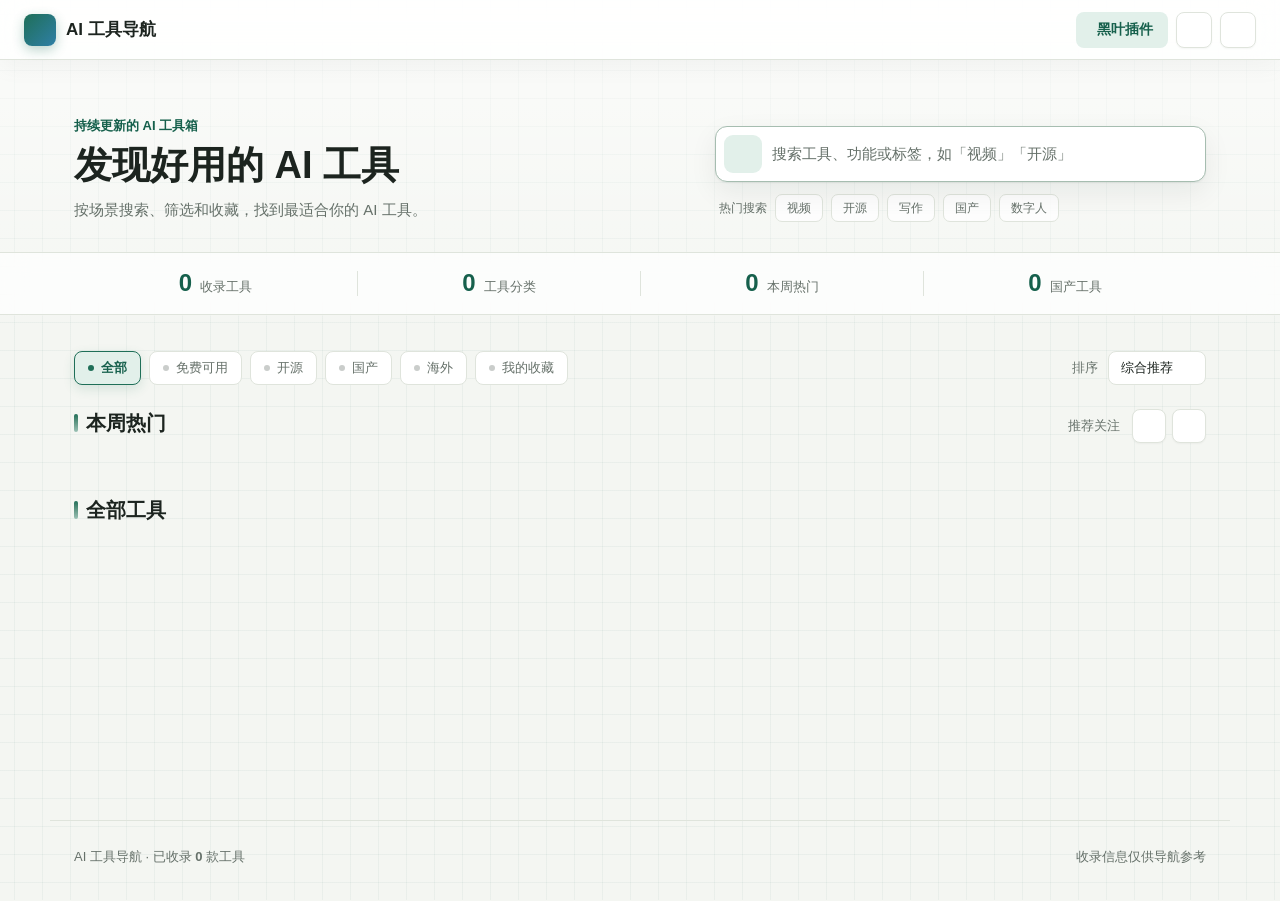
==== index.html @ d9d0df44 "更新 AI 工具数据至 232 款，新增黑叶插件中心页面与导航按钮" ====
<!doctype html>
<html lang="zh-CN">
<head>
  <meta charset="utf-8">
  <meta name="viewport" content="width=device-width, initial-scale=1">
  <title>AI 工具导航</title>
  <meta name="description" content="一站发现、筛选和收藏好用的 AI 工具，覆盖对话、图像、视频、编程、办公、搜索、设计与 Agent。">
  <link rel="stylesheet" href="styles.css">
</head>
<body>
    <header class="topbar">
      <a class="brand" href="#" aria-label="AI 工具导航首页">
        <span class="brand-mark"><i data-lucide="sparkles"></i></span>
        <span class="brand-text">AI 工具导航</span>
      </a>
      <div class="topbar-actions">
        <a class="nav-btn" href="plugins.html" title="黑叶插件">
          <i data-lucide="puzzle"></i><span>黑叶插件</span>
        </a>
        <button id="favoriteBtn" class="icon-btn" type="button" aria-label="查看我的收藏" title="我的收藏">
          <i data-lucide="heart"></i>
          <span class="count-badge" id="favCount" hidden>0</span>
        </button>
        <button id="themeBtn" class="icon-btn" type="button" aria-label="切换深浅色模式" title="切换主题">
          <i data-lucide="moon"></i>
        </button>
      </div>
    </header>

    <main>
    <section class="hero" aria-label="站点头部">
      <div class="hero-copy">
        <p class="eyebrow">持续更新的 AI 工具箱</p>
        <h1>发现好用的 AI 工具</h1>
        <p class="hero-sub">按场景搜索、筛选和收藏，找到最适合你的 AI 工具。</p>
      </div>
      <div class="hero-search">
        <div class="search-box">
          <i data-lucide="search" class="search-icon"></i>
          <input id="searchInput" type="text" placeholder="搜索工具、功能或标签，如「视频」「开源」" autocomplete="off">
          <button id="clearSearch" class="clear-btn" type="button" aria-label="清空搜索" title="清空" hidden>
            <i data-lucide="x"></i>
          </button>
        </div>
        <div class="quick-searches" id="quickSearches" aria-label="热门搜索">
          <span class="quick-label">热门搜索</span>
          <button type="button" data-query="视频">视频</button>
          <button type="button" data-query="开源">开源</button>
          <button type="button" data-query="写作">写作</button>
          <button type="button" data-query="国产">国产</button>
          <button type="button" data-query="数字人">数字人</button>
        </div>
      </div>
    </section>

    <section class="stats-band" aria-label="站点数据">
      <div class="stats-inner">
        <div class="stat-item">
          <strong id="statTools">0</strong>
          <span>收录工具</span>
        </div>
        <div class="stat-item">
          <strong id="statCats">0</strong>
          <span>工具分类</span>
        </div>
        <div class="stat-item">
          <strong id="statHot">0</strong>
          <span>本周热门</span>
        </div>
        <div class="stat-item">
          <strong id="statCn">0</strong>
          <span>国产工具</span>
        </div>
      </div>
    </section>

    <section class="controls" aria-label="筛选与排序">
      <div class="chip-row" id="categoryChips"></div>
      <div class="utility-row">
        <div class="filter-group" id="filterGroup">
          <button class="filter-pill active" type="button" data-filter="all">全部</button>
          <button class="filter-pill" type="button" data-filter="free">免费可用</button>
          <button class="filter-pill" type="button" data-filter="open">开源</button>
          <button class="filter-pill" type="button" data-filter="cn">国产</button>
          <button class="filter-pill" type="button" data-filter="oversea">海外</button>
          <button class="filter-pill" type="button" data-filter="favorites">我的收藏</button>
        </div>
        <div class="sort-group">
          <span class="sort-label">排序</span>
          <span class="select-wrap">
            <select id="sortSelect" aria-label="排序方式">
              <option value="recommend">综合推荐</option>
              <option value="rating">评分最高</option>
              <option value="traffic">热度最高</option>
              <option value="newest">最新收录</option>
            </select>
            <i data-lucide="chevron-down"></i>
          </span>
        </div>
      </div>
    </section>

    <section class="hot-section" id="hotSection" aria-label="热门推荐">
      <div class="section-head">
        <h2>本周热门</h2>
        <div class="section-head-right">
          <span class="section-hint">推荐关注</span>
          <div class="carousel-controls">
            <button class="carousel-btn" id="hotPrev" type="button" aria-label="上一组热门" title="上一组">
              <i data-lucide="chevron-left"></i>
            </button>
            <button class="carousel-btn" id="hotNext" type="button" aria-label="下一组热门" title="下一组">
              <i data-lucide="chevron-right"></i>
            </button>
          </div>
        </div>
      </div>
      <div class="hot-track" id="hotTrack"></div>
    </section>

    <section class="catalog-section" aria-label="全部工具">
      <div class="section-head">
        <h2 id="catalogTitle">全部工具</h2>
        <span class="section-hint" id="resultCount"></span>
      </div>
      <div class="tool-grid" id="toolGrid"></div>
      <div class="empty-state" id="emptyState" hidden>
        <span class="empty-icon"><i data-lucide="search-x"></i></span>
        <h3>没有找到匹配的工具</h3>
        <p>试试更换关键词，或切换到其他分类。</p>
        <button class="text-btn" id="resetBtn" type="button">重置筛选</button>
      </div>
    </section>
  </main>

  <footer class="footer">
    <span>AI 工具导航 · 已收录 <strong id="footerCount">0</strong> 款工具</span>
    <span class="footer-note">收录信息仅供导航参考</span>
  </footer>

  <div class="modal-backdrop" id="modalBackdrop" hidden>
    <div class="modal" role="dialog" aria-modal="true" aria-labelledby="modalName">
      <button class="modal-close icon-btn" id="modalClose" type="button" aria-label="关闭详情" title="关闭">
        <i data-lucide="x"></i>
      </button>
      <div class="modal-body" id="modalBody"></div>
    </div>
  </div>

  <div class="toast" id="toast" role="status" aria-live="polite"></div>
  <button class="back-to-top" id="backToTop" type="button" aria-label="回到顶部" title="回到顶部" hidden>
    <i data-lucide="arrow-up"></i>
  </button>

  <script src="lucide.min.js"></script>
  <script src="data.js"></script>
  <script src="app.js"></script>
</body>
</html>
---- styles.css ----
:root {
  --bg: #f4f6f2;
  --surface: #ffffff;
  --surface-2: #f0f3ee;
  --text: #1c241f;
  --muted: #66716a;
  --border: #dfe4dc;
  --border-strong: #c8d0c6;
  --accent: #1f6f58;
  --accent-2: #2f7fa6;
  --accent-soft: #e2f0ea;
  --accent-text: #16604c;
  --shadow: 0 1px 2px rgba(20, 30, 25, 0.05), 0 10px 28px rgba(20, 30, 25, 0.07);
  --shadow-hover: 0 2px 4px rgba(20, 30, 25, 0.06), 0 16px 36px rgba(20, 30, 25, 0.1);
  --danger: #c43d4b;
  --success: #2c7a5b;
  --tag-free-bg: #e5f3ec;
  --tag-free-text: #237a58;
  --tag-open-bg: #e7f0f7;
  --tag-open-text: #2f6f9b;
  --tag-home-bg: #f7ebe4;
  --tag-home-text: #a04f2c;
  --tag-global-bg: #eceef4;
  --tag-global-text: #5c6180;
  --tag-paid-bg: #f1f0f3;
  --tag-paid-text: #6a6177;
}

html[data-theme="dark"] {
  --bg: #141916;
  --surface: #1c241f;
  --surface-2: #232c26;
  --text: #edf2ed;
  --muted: #a7b1aa;
  --border: #303a34;
  --border-strong: #46524a;
  --accent: #6cc4a4;
  --accent-2: #72a9d0;
  --accent-soft: #20382e;
  --accent-text: #8ed6b9;
  --shadow: 0 1px 2px rgba(0, 0, 0, 0.28), 0 10px 28px rgba(0, 0, 0, 0.3);
  --shadow-hover: 0 2px 4px rgba(0, 0, 0, 0.32), 0 16px 36px rgba(0, 0, 0, 0.4);
  --danger: #ef7c87;
  --success: #72c9a8;
  --tag-free-bg: #1d3229;
  --tag-free-text: #7fd3ae;
  --tag-open-bg: #20313d;
  --tag-open-text: #8bc2e5;
  --tag-home-bg: #382820;
  --tag-home-text: #e5a078;
  --tag-global-bg: #2a2c3a;
  --tag-global-text: #a8add0;
  --tag-paid-bg: #2b2830;
  --tag-paid-text: #c2b4cd;
}

* {
  box-sizing: border-box;
}

[hidden] {
  display: none !important;
}

::selection {
  background: var(--accent-soft);
  color: var(--accent-text);
}

html {
  scroll-behavior: smooth;
  scrollbar-color: var(--border-strong) transparent;
}

body::-webkit-scrollbar {
  width: 10px;
}

body::-webkit-scrollbar-track {
  background: transparent;
}

body::-webkit-scrollbar-thumb {
  border: 2px solid transparent;
  border-radius: 6px;
  background: var(--border-strong);
  background-clip: padding-box;
}

body {
  margin: 0;
  font-family: -apple-system, BlinkMacSystemFont, "Segoe UI", "PingFang SC", "Hiragino Sans GB", "Microsoft YaHei", sans-serif;
  background: var(--bg);
  background-image:
    linear-gradient(180deg, rgba(255, 255, 255, 0.65), transparent 340px),
    linear-gradient(90deg, color-mix(in srgb, var(--accent) 5%, transparent) 1px, transparent 1px),
    linear-gradient(color-mix(in srgb, var(--accent) 5%, transparent) 1px, transparent 1px);
  background-size: 100% 100%, 28px 28px, 28px 28px;
  background-position: top center, 14px 14px, 14px 14px;
  background-attachment: fixed;
  color: var(--text);
  line-height: 1.5;
  -webkit-font-smoothing: antialiased;
}

html[data-theme="dark"] body {
  background-image:
    linear-gradient(180deg, rgba(255, 255, 255, 0.025), transparent 340px),
    linear-gradient(90deg, color-mix(in srgb, var(--accent) 6%, transparent) 1px, transparent 1px),
    linear-gradient(color-mix(in srgb, var(--accent) 6%, transparent) 1px, transparent 1px);
}

button,
input,
select {
  font: inherit;
  color: inherit;
}

button {
  cursor: pointer;
}

a {
  color: inherit;
  text-decoration: none;
}

button:focus-visible,
input:focus-visible,
select:focus-visible,
a:focus-visible {
  outline: 2px solid var(--accent);
  outline-offset: 2px;
}

.topbar {
  position: sticky;
  top: 0;
  z-index: 60;
  display: flex;
  align-items: center;
  justify-content: space-between;
  height: 60px;
  padding: 0 24px;
  background: color-mix(in srgb, var(--surface) 82%, transparent);
  -webkit-backdrop-filter: blur(16px) saturate(150%);
  backdrop-filter: blur(16px) saturate(150%);
  border-bottom: 1px solid var(--border);
  box-shadow: 0 8px 24px rgba(20, 30, 25, 0.04);
}

.brand {
  display: inline-flex;
  align-items: center;
  gap: 10px;
  font-weight: 700;
  font-size: 17px;
}

.brand-mark {
  display: grid;
  place-items: center;
  width: 32px;
  height: 32px;
  border-radius: 8px;
  background: linear-gradient(135deg, var(--accent), var(--accent-2));
  color: #fff;
  box-shadow: 0 4px 12px color-mix(in srgb, var(--accent) 30%, transparent);
}

.brand-mark svg {
  width: 18px;
  height: 18px;
}

.topbar-actions {
  display: flex;
  align-items: center;
  gap: 8px;
}

.nav-btn {
  display: inline-flex;
  align-items: center;
  gap: 6px;
  height: 36px;
  padding: 0 14px;
  border: 1px solid transparent;
  border-radius: 8px;
  background: var(--accent-soft);
  color: var(--accent-text);
  font-size: 14px;
  font-weight: 600;
  text-decoration: none;
  transition: background 0.15s ease, color 0.15s ease, border-color 0.15s ease, transform 0.15s ease, box-shadow 0.15s ease;
}

.nav-btn:hover {
  background: var(--accent);
  color: var(--surface);
  border-color: var(--accent);
  box-shadow: 0 4px 12px color-mix(in srgb, var(--accent) 28%, transparent);
  transform: translateY(-1px);
}

.nav-btn:active {
  transform: translateY(1px);
}

.nav-btn svg {
  width: 16px;
  height: 16px;
}

@media (max-width: 560px) {
  .nav-btn span {
    display: none;
  }
  .nav-btn {
    padding: 0 10px;
  }
}

.icon-btn {
  position: relative;
  display: inline-grid;
  place-items: center;
  width: 36px;
  height: 36px;
  border: 1px solid var(--border);
  border-radius: 8px;
  background: var(--surface);
  box-shadow: 0 1px 2px rgba(20, 30, 25, 0.04);
  transition: border-color 0.15s ease, background 0.15s ease, transform 0.15s ease, box-shadow 0.15s ease, color 0.15s ease;
}

.icon-btn:hover {
  border-color: var(--border-strong);
  background: var(--surface);
  color: var(--accent-text);
  box-shadow: 0 4px 12px rgba(20, 30, 25, 0.08);
  transform: translateY(-1px);
}

.icon-btn:active {
  transform: translateY(1px);
}

.icon-btn svg {
  width: 18px;
  height: 18px;
}

.count-badge {
  position: absolute;
  top: -5px;
  right: -5px;
  min-width: 17px;
  height: 17px;
  padding: 0 4px;
  border-radius: 9px;
  background: var(--danger);
  color: #fff;
  font-size: 11px;
  line-height: 17px;
  text-align: center;
}

main {
  min-height: calc(100vh - 140px);
}

.hero {
  position: relative;
  max-width: 1180px;
  margin: 0 auto;
  padding: 56px 24px 30px;
  display: grid;
  grid-template-columns: 1.25fr 1fr;
  gap: 28px;
  align-items: end;
}

.eyebrow {
  margin: 0 0 8px;
  color: var(--accent-text);
  font-size: 13px;
  font-weight: 600;
}

h1 {
  margin: 0;
  font-size: 38px;
  line-height: 1.15;
  letter-spacing: 0;
}

.hero-sub {
  margin: 12px 0 0;
  max-width: 46ch;
  color: var(--muted);
  font-size: 15px;
}

.hero-search {
  display: flex;
  flex-direction: column;
  gap: 12px;
}

.search-box {
  position: relative;
  display: flex;
  align-items: center;
  height: 56px;
  background: var(--surface);
  border: 1px solid color-mix(in srgb, var(--border-strong) 80%, var(--accent));
  border-radius: 12px;
  padding: 0 12px 0 8px;
  box-shadow: var(--shadow);
  transition: border-color 0.18s ease, box-shadow 0.18s ease, transform 0.18s ease;
}

.search-box:focus-within {
  border-color: var(--accent);
  box-shadow: 0 0 0 4px color-mix(in srgb, var(--accent) 14%, transparent), 0 10px 28px rgba(20, 30, 25, 0.08);
  transform: translateY(-1px);
}

.search-icon {
  flex: none;
  width: 38px;
  height: 38px;
  padding: 9px;
  border-radius: 9px;
  background: var(--accent-soft);
  color: var(--accent-text);
  box-sizing: border-box;
}

.search-box input {
  flex: 1;
  min-width: 0;
  height: 100%;
  border: 0;
  outline: 0;
  background: transparent;
  padding: 0 10px;
  font-size: 15px;
  font-weight: 500;
}

.search-box input::placeholder {
  color: var(--muted);
}

input[type="search"]::-webkit-search-cancel-button,
input[type="search"]::-webkit-search-decoration,
input[type="search"]::-webkit-search-results-button,
input[type="search"]::-webkit-search-results-decoration {
  -webkit-appearance: none;
  appearance: none;
  display: none;
}

input[type="search"]::-ms-clear,
input[type="search"]::-ms-reveal {
  display: none;
  width: 0;
  height: 0;
}

.clear-btn {
  display: inline-grid;
  place-items: center;
  width: 30px;
  height: 30px;
  border: 0;
  border-radius: 8px;
  background: transparent;
  color: var(--muted);
}

.clear-btn:hover {
  background: var(--surface-2);
  color: var(--text);
}

.clear-btn svg {
  width: 16px;
  height: 16px;
}

.quick-searches {
  display: flex;
  align-items: center;
  flex-wrap: wrap;
  gap: 8px;
  padding: 0 4px;
}

.quick-label {
  color: var(--muted);
  font-size: 12px;
}

.quick-searches button {
  height: 28px;
  padding: 0 11px;
  border: 1px solid var(--border);
  border-radius: 7px;
  background: color-mix(in srgb, var(--surface) 78%, transparent);
  color: var(--muted);
  font-size: 12px;
  transition: border-color 0.15s ease, color 0.15s ease, background 0.15s ease, transform 0.15s ease;
}

.quick-searches button:hover {
  border-color: color-mix(in srgb, var(--accent) 45%, var(--border));
  background: var(--accent-soft);
  color: var(--accent-text);
  transform: translateY(-1px);
}

.stats-band {
  border-top: 1px solid var(--border);
  border-bottom: 1px solid var(--border);
  background: color-mix(in srgb, var(--surface) 72%, transparent);
  -webkit-backdrop-filter: blur(12px);
  backdrop-filter: blur(12px);
}

.stats-inner {
  display: grid;
  grid-template-columns: repeat(4, 1fr);
  max-width: 1180px;
  margin: 0 auto;
  padding: 18px 24px;
}

.stat-item {
  display: flex;
  align-items: baseline;
  justify-content: center;
  gap: 8px;
  padding: 0 16px;
  border-left: 1px solid var(--border);
}

.stat-item:first-child {
  border-left: 0;
}

.stat-item strong {
  font-size: 24px;
  line-height: 1;
  color: var(--accent-text);
  font-variant-numeric: tabular-nums;
}

.stat-item span {
  color: var(--muted);
  font-size: 13px;
}

.controls,
.hot-section,
.catalog-section {
  max-width: 1180px;
  margin: 0 auto;
  padding-left: 24px;
  padding-right: 24px;
}

.controls {
  padding-top: 22px;
  padding-bottom: 18px;
}

.chip-row {
  display: flex;
  flex-wrap: wrap;
  gap: 8px;
}

.chip {
  display: inline-flex;
  align-items: center;
  gap: 7px;
  height: 34px;
  padding: 0 13px;
  border: 1px solid var(--border);
  border-radius: 8px;
  background: var(--surface);
  color: var(--muted);
  font-size: 13px;
  box-shadow: 0 1px 2px rgba(20, 30, 25, 0.04);
  transition: border-color 0.15s ease, color 0.15s ease, background 0.15s ease, box-shadow 0.15s ease, transform 0.15s ease;
}

.chip:hover {
  border-color: color-mix(in srgb, var(--chip-color, var(--accent)) 48%, var(--border));
  color: var(--text);
  transform: translateY(-1px);
}

.chip.active {
  border-color: var(--chip-color, var(--accent));
  background: var(--chip-color, var(--accent));
  color: #fff;
  box-shadow: 0 6px 16px color-mix(in srgb, var(--chip-color, var(--accent)) 28%, transparent);
}

.chip-dot {
  width: 8px;
  height: 8px;
  border-radius: 50%;
  flex: none;
}

.chip.active .chip-dot {
  background: rgba(255, 255, 255, 0.85);
}

.chip-count {
  margin-left: 2px;
  color: inherit;
  font-size: 12px;
  opacity: 0.72;
}

.utility-row {
  display: flex;
  align-items: center;
  justify-content: space-between;
  gap: 14px;
  margin-top: 14px;
  flex-wrap: wrap;
}

.filter-group {
  display: flex;
  flex-wrap: wrap;
  gap: 8px;
}

.filter-pill {
  display: inline-flex;
  align-items: center;
  gap: 7px;
  height: 34px;
  padding: 0 13px;
  border: 1px solid var(--border);
  border-radius: 8px;
  background: var(--surface);
  color: var(--muted);
  font-size: 13px;
  transition: border-color 0.15s ease, color 0.15s ease, background 0.15s ease, box-shadow 0.15s ease, transform 0.15s ease;
}

.filter-pill::before {
  content: "";
  width: 6px;
  height: 6px;
  border-radius: 50%;
  background: currentColor;
  opacity: 0.35;
  transition: opacity 0.15s ease, background 0.15s ease;
}

.filter-pill:hover {
  border-color: var(--border-strong);
  color: var(--text);
  transform: translateY(-1px);
}

.filter-pill.active {
  border-color: var(--accent);
  background: var(--accent-soft);
  color: var(--accent-text);
  font-weight: 600;
  box-shadow: 0 4px 12px color-mix(in srgb, var(--accent) 14%, transparent);
}

.filter-pill.active::before {
  background: var(--accent);
  opacity: 1;
}

.sort-group {
  display: inline-flex;
  align-items: center;
  gap: 10px;
}

.sort-label {
  color: var(--muted);
  font-size: 13px;
}

.select-wrap {
  position: relative;
  display: inline-flex;
  align-items: center;
}

.sort-group select {
  appearance: none;
  height: 34px;
  padding: 0 32px 0 12px;
  border: 1px solid var(--border);
  border-radius: 8px;
  background: var(--surface);
  color: var(--text);
  font-size: 13px;
  cursor: pointer;
  transition: border-color 0.15s ease, box-shadow 0.15s ease;
}

.sort-group select:hover {
  border-color: var(--border-strong);
}

.select-wrap svg {
  position: absolute;
  right: 9px;
  width: 16px;
  height: 16px;
  color: var(--muted);
  pointer-events: none;
}

.section-head {
  display: flex;
  align-items: baseline;
  justify-content: space-between;
  gap: 16px;
  margin-bottom: 14px;
}

.section-head h2 {
  position: relative;
  margin: 0;
  font-size: 20px;
  line-height: 1.3;
  padding-left: 12px;
}

.section-head h2::before {
  content: "";
  position: absolute;
  left: 0;
  top: 50%;
  width: 4px;
  height: 18px;
  border-radius: 2px;
  background: linear-gradient(180deg, var(--accent), color-mix(in srgb, var(--accent) 36%, var(--accent-soft)));
  transform: translateY(-50%);
}

.section-hint {
  color: var(--muted);
  font-size: 13px;
}

.section-head-right {
  display: flex;
  align-items: center;
  gap: 12px;
}

.carousel-controls {
  display: flex;
  gap: 6px;
}

.carousel-btn {
  display: inline-grid;
  place-items: center;
  width: 34px;
  height: 34px;
  border: 1px solid var(--border);
  border-radius: 8px;
  background: var(--surface);
  color: var(--muted);
  box-shadow: 0 1px 2px rgba(20, 30, 25, 0.04);
  transition: border-color 0.15s ease, color 0.15s ease, background 0.15s ease, transform 0.15s ease, opacity 0.15s ease;
}

.carousel-btn:hover {
  border-color: var(--border-strong);
  color: var(--accent-text);
  background: var(--surface-2);
  transform: translateY(-1px);
}

.carousel-btn:disabled {
  opacity: 0.38;
  cursor: default;
  transform: none;
}

.carousel-btn svg {
  width: 17px;
  height: 17px;
}

.hot-track {
  display: grid;
  grid-auto-flow: column;
  grid-auto-columns: 250px;
  gap: 10px;
  overflow-x: auto;
  padding: 2px 2px 10px;
  scroll-snap-type: x mandatory;
  scrollbar-width: none;
  -ms-overflow-style: none;
}

.hot-track::-webkit-scrollbar {
  display: none;
}

.hot-card {
  scroll-snap-align: start;
  --hot-color: var(--accent);
  display: flex;
  align-items: center;
  gap: 10px;
  padding: 12px;
  border: 1px solid color-mix(in srgb, var(--hot-color) 26%, var(--border));
  border-radius: 8px;
  background:
    linear-gradient(135deg, color-mix(in srgb, var(--hot-color) 10%, var(--surface)), var(--surface) 62%);
  box-shadow: 0 1px 2px rgba(20, 30, 25, 0.04);
  transition: border-color 0.15s ease, box-shadow 0.15s ease, transform 0.15s ease;
}

.hot-card:hover {
  border-color: color-mix(in srgb, var(--hot-color) 55%, var(--border));
  box-shadow: 0 12px 26px color-mix(in srgb, var(--hot-color) 18%, transparent), var(--shadow-hover);
  transform: translateY(-2px);
}

.hot-avatar {
  position: relative;
  flex: none;
  width: 38px;
  height: 38px;
  border-radius: 8px;
  display: grid;
  place-items: center;
  overflow: hidden;
  color: #fff;
  font-size: 17px;
  font-weight: 700;
  box-shadow: 0 4px 10px color-mix(in srgb, var(--hot-color) 30%, transparent);
}

.hot-info {
  min-width: 0;
  flex: 1;
}

.hot-info strong {
  display: block;
  overflow: hidden;
  text-overflow: ellipsis;
  white-space: nowrap;
  font-size: 14px;
}

.hot-info span {
  display: block;
  color: var(--muted);
  font-size: 12px;
}

.hot-card .arrow {
  flex: none;
  width: 16px;
  height: 16px;
  color: var(--muted);
}

.hot-section {
  padding-top: 6px;
  padding-bottom: 28px;
}

.catalog-section {
  padding-bottom: 40px;
}

.tool-grid {
  display: grid;
  grid-template-columns: repeat(auto-fill, minmax(270px, 1fr));
  gap: 14px;
}

.tool-card {
  --card-color: var(--accent);
  display: flex;
  flex-direction: column;
  cursor: pointer;
  min-height: 238px;
  padding: 16px;
  border: 1px solid var(--border);
  border-top: 3px solid color-mix(in srgb, var(--card-color) 68%, var(--border));
  border-radius: 8px;
  background:
    linear-gradient(180deg, color-mix(in srgb, var(--card-color) 5%, var(--surface)), var(--surface) 130px);
  box-shadow: 0 1px 2px rgba(20, 30, 25, 0.04);
  animation: cardIn 0.24s ease both;
  animation-delay: calc(var(--card-index, 0) * 14ms);
  transition: border-color 0.18s ease, box-shadow 0.18s ease, transform 0.18s ease;
}

.tool-card:hover {
  border-color: color-mix(in srgb, var(--card-color) 32%, var(--border));
  border-top-color: var(--card-color);
  box-shadow: 0 2px 6px rgba(20, 30, 25, 0.06), 0 18px 38px color-mix(in srgb, var(--card-color) 15%, transparent);
  transform: translateY(-2px);
}

.card-top {
  display: flex;
  align-items: flex-start;
  gap: 12px;
}

.card-top .hot-flag {
  flex: none;
  margin-left: auto;
}

.avatar {
  --avatar-color: var(--accent);
  position: relative;
  flex: none;
  width: 46px;
  height: 46px;
  border-radius: 8px;
  display: grid;
  place-items: center;
  overflow: hidden;
  color: #fff;
  font-size: 20px;
  font-weight: 700;
  box-shadow: 0 5px 12px color-mix(in srgb, var(--avatar-color) 28%, transparent), inset 0 0 0 1px rgba(255, 255, 255, 0.16);
}

.avatar-fallback {
  position: absolute;
  inset: 0;
  display: grid;
  place-items: center;
  color: #fff;
  font-weight: 700;
}

.avatar-img {
  position: relative;
  z-index: 1;
  width: 100%;
  height: 100%;
  padding: 6px;
  border-radius: inherit;
  background: #fff;
  box-sizing: border-box;
  object-fit: contain;
}

.avatar-logo {
  background: #fff;
}

.card-title-wrap {
  min-width: 0;
  flex: 1;
}

.card-title {
  display: flex;
  align-items: flex-start;
  gap: 6px;
  min-width: 0;
  margin: 0;
  font-size: 16px;
  line-height: 1.3;
}

.card-title-name {
  min-width: 0;
  overflow-wrap: anywhere;
  word-break: break-word;
  white-space: normal;
}

.hot-flag {
  flex: none;
  padding: 2px 6px;
  border-radius: 5px;
  background: linear-gradient(135deg, var(--danger), color-mix(in srgb, var(--danger) 62%, var(--accent-2)));
  color: #fff;
  font-size: 11px;
  font-weight: 600;
  line-height: 1.4;
  box-shadow: 0 2px 6px color-mix(in srgb, var(--danger) 30%, transparent);
}

.card-category {
  margin-top: 3px;
  color: var(--muted);
  font-size: 12px;
}

.card-actions {
  display: flex;
  gap: 6px;
  flex: none;
}

.card-actions-bottom {
  align-items: center;
  margin-left: auto;
}

.card-actions .icon-btn {
  width: 32px;
  height: 32px;
}

.card-actions .icon-btn svg {
  width: 16px;
  height: 16px;
}

.icon-btn.is-active {
  border-color: color-mix(in srgb, var(--danger) 45%, var(--border));
  background: color-mix(in srgb, var(--danger) 12%, var(--surface));
  color: var(--danger);
}

.icon-btn.is-active svg {
  fill: currentColor;
}

.card-desc {
  margin: 14px 0 0;
  min-height: 44px;
  color: var(--muted);
  font-size: 14px;
  line-height: 1.6;
  display: -webkit-box;
  -webkit-line-clamp: 2;
  -webkit-box-orient: vertical;
  overflow: hidden;
}

.card-tags {
  display: flex;
  flex-wrap: wrap;
  gap: 6px;
  margin-top: 12px;
}

.tag {
  display: inline-flex;
  align-items: center;
  height: 24px;
  padding: 0 8px;
  border-radius: 6px;
  background: var(--surface-2);
  color: var(--muted);
  font-size: 12px;
  white-space: nowrap;
}

.tag.accent {
  background: var(--accent-soft);
  color: var(--accent-text);
  font-weight: 600;
}

.tag.free {
  background: var(--tag-free-bg);
  color: var(--tag-free-text);
  font-weight: 600;
}

.tag.open {
  background: var(--tag-open-bg);
  color: var(--tag-open-text);
  font-weight: 600;
}

.tag.home {
  background: var(--tag-home-bg);
  color: var(--tag-home-text);
  font-weight: 600;
}

.tag.global {
  background: var(--tag-global-bg);
  color: var(--tag-global-text);
  font-weight: 600;
}

.tag.paid {
  background: var(--tag-paid-bg);
  color: var(--tag-paid-text);
  font-weight: 600;
}

.card-footer {
  display: flex;
  align-items: center;
  gap: 12px;
  margin-top: auto;
  padding-top: 14px;
  border-top: 1px solid color-mix(in srgb, var(--card-color) 16%, var(--border));
}

.card-meta {
  display: flex;
  align-items: center;
  gap: 12px;
  color: var(--muted);
  font-size: 12px;
}

.meta-item {
  display: inline-flex;
  align-items: center;
  gap: 4px;
}

.meta-item svg {
  width: 14px;
  height: 14px;
  color: color-mix(in srgb, var(--card-color) 72%, var(--muted));
}

.card-footer .icon-btn {
  width: 32px;
  height: 32px;
}

.card-footer .icon-btn svg {
  width: 16px;
  height: 16px;
}

.empty-state {
  padding: 56px 20px;
  text-align: center;
  border: 1px dashed var(--border-strong);
  border-radius: 8px;
  background: var(--surface);
}

.empty-icon {
  display: inline-grid;
  place-items: center;
  width: 48px;
  height: 48px;
  border-radius: 8px;
  background: var(--surface-2);
  color: var(--muted);
}

.empty-icon svg {
  width: 24px;
  height: 24px;
}

.empty-state h3 {
  margin: 16px 0 4px;
  font-size: 17px;
}

.empty-state p {
  margin: 0 0 16px;
  color: var(--muted);
  font-size: 14px;
}

.text-btn {
  height: 36px;
  padding: 0 14px;
  border: 1px solid var(--border-strong);
  border-radius: 8px;
  background: var(--surface);
  color: var(--text);
  font-size: 13px;
}

.text-btn:hover {
  border-color: var(--accent);
  color: var(--accent-text);
}

.footer {
  display: flex;
  align-items: center;
  justify-content: space-between;
  gap: 12px;
  max-width: 1180px;
  margin: 0 auto;
  padding: 26px 24px 34px;
  border-top: 1px solid var(--border);
  color: var(--muted);
  font-size: 13px;
  flex-wrap: wrap;
}

.footer-note {
  color: var(--muted);
}

.modal-backdrop {
  position: fixed;
  inset: 0;
  z-index: 100;
  display: grid;
  place-items: center;
  padding: 24px;
  background: rgba(10, 16, 12, 0.55);
  animation: fadeIn 0.16s ease;
}

.modal-backdrop[hidden] {
  display: none;
}

.modal {
  --modal-color: var(--accent);
  position: relative;
  width: min(720px, 100%);
  max-height: 86vh;
  overflow-y: auto;
  padding: 30px 30px 26px;
  border: 1px solid var(--border);
  border-radius: 14px;
  background:
    linear-gradient(180deg, color-mix(in srgb, var(--modal-color) 6%, var(--surface)), var(--surface) 170px);
  box-shadow: 0 24px 64px rgba(10, 16, 12, 0.22);
  animation: slideUp 0.22s ease;
}

.modal::before {
  content: "";
  position: absolute;
  top: 0;
  left: 0;
  right: 0;
  height: 4px;
  border-radius: 14px 14px 0 0;
  background: linear-gradient(90deg, var(--modal-color), color-mix(in srgb, var(--modal-color) 30%, transparent));
}

.modal-close {
  position: absolute;
  top: 14px;
  right: 14px;
}

.modal-body {
  padding-right: 8px;
}

.modal-head {
  display: flex;
  align-items: flex-start;
  gap: 14px;
  padding-right: 40px;
}

.modal-head .avatar {
  width: 56px;
  height: 56px;
  font-size: 24px;
}

.modal-head h2 {
  margin: 0;
  font-size: 24px;
  line-height: 1.25;
}

.modal-head .sub {
  margin-top: 4px;
  color: var(--muted);
  font-size: 13px;
}

.modal-desc {
  margin: 20px 0 0;
  color: var(--text);
  font-size: 15px;
  line-height: 1.7;
}

.modal-section {
  margin-top: 22px;
}

.modal-section h3 {
  margin: 0 0 10px;
  font-size: 15px;
}

.feature-list {
  display: grid;
  grid-template-columns: repeat(auto-fill, minmax(150px, 1fr));
  gap: 8px;
  margin: 0;
  padding: 0;
  list-style: none;
}

.feature-list li {
  display: flex;
  align-items: center;
  gap: 7px;
  min-height: 34px;
  padding: 0 10px;
  border: 1px solid var(--border);
  border-radius: 8px;
  background: color-mix(in srgb, var(--surface) 86%, var(--surface-2));
  color: var(--text);
  font-size: 13px;
}

.feature-list li svg {
  width: 15px;
  height: 15px;
  padding: 2px;
  border-radius: 50%;
  background: var(--accent-soft);
  color: var(--accent-text);
  box-sizing: border-box;
  flex: none;
}

.modal-meta {
  display: grid;
  grid-template-columns: repeat(3, 1fr);
  gap: 10px;
}

.meta-box {
  padding: 12px;
  border: 1px solid var(--border);
  border-radius: 8px;
  background: color-mix(in srgb, var(--surface) 86%, var(--surface-2));
}

.meta-box span {
  display: block;
  color: var(--muted);
  font-size: 12px;
}

.meta-box strong {
  display: block;
  margin-top: 2px;
  font-size: 15px;
}

.modal-tags {
  display: flex;
  flex-wrap: wrap;
  gap: 6px;
}

.modal-actions {
  display: flex;
  align-items: center;
  gap: 10px;
  margin-top: 24px;
  padding-top: 20px;
  border-top: 1px solid var(--border);
  flex-wrap: wrap;
}

.primary-btn {
  display: inline-flex;
  align-items: center;
  justify-content: center;
  gap: 8px;
  height: 40px;
  padding: 0 18px;
  border: 1px solid var(--accent);
  border-radius: 8px;
  background: var(--accent);
  color: #fff;
  font-size: 14px;
  font-weight: 600;
  box-shadow: 0 6px 16px color-mix(in srgb, var(--accent) 26%, transparent);
  transition: filter 0.15s ease, transform 0.15s ease, box-shadow 0.15s ease;
}

.primary-btn:hover {
  filter: brightness(1.07);
  box-shadow: 0 8px 20px color-mix(in srgb, var(--accent) 34%, transparent);
  transform: translateY(-1px);
}

.primary-btn:active {
  transform: translateY(1px);
}

.primary-btn svg {
  width: 17px;
  height: 17px;
}

.related-head {
  margin: 26px 0 10px;
  font-size: 15px;
}

.related-grid {
  display: grid;
  grid-template-columns: repeat(auto-fill, minmax(180px, 1fr));
  gap: 10px;
}

.related-item {
  display: flex;
  align-items: center;
  gap: 10px;
  padding: 10px;
  border: 1px solid var(--border);
  border-radius: 8px;
  background: color-mix(in srgb, var(--surface) 88%, var(--surface-2));
  transition: border-color 0.15s ease, transform 0.15s ease, box-shadow 0.15s ease;
}

.related-item:hover {
  border-color: color-mix(in srgb, var(--accent) 40%, var(--border));
  box-shadow: 0 6px 16px rgba(20, 30, 25, 0.08);
  transform: translateY(-1px);
}

.related-item .hot-avatar {
  width: 34px;
  height: 34px;
  font-size: 15px;
}

.related-item span {
  min-width: 0;
  overflow: hidden;
  text-overflow: ellipsis;
  white-space: nowrap;
  font-size: 13px;
  font-weight: 600;
}

.toast {
  position: fixed;
  left: 50%;
  bottom: 28px;
  z-index: 120;
  max-width: min(360px, calc(100vw - 32px));
  padding: 11px 16px;
  border: 1px solid var(--border);
  border-radius: 8px;
  background: var(--surface);
  box-shadow: var(--shadow-hover);
  color: var(--text);
  font-size: 14px;
  opacity: 0;
  transform: translate(-50%, 12px);
  pointer-events: none;
  transition: opacity 0.2s ease, transform 0.2s ease;
}

.toast.show {
  opacity: 1;
  transform: translate(-50%, 0);
}

.back-to-top {
  position: fixed;
  right: 24px;
  bottom: 28px;
  z-index: 80;
  display: grid;
  place-items: center;
  width: 44px;
  height: 44px;
  border: 1px solid var(--border);
  border-radius: 10px;
  background: var(--surface);
  color: var(--accent-text);
  box-shadow: var(--shadow-hover);
  transition: transform 0.15s ease, box-shadow 0.15s ease, border-color 0.15s ease;
}

.back-to-top[hidden] {
  display: none;
}

.back-to-top:hover {
  border-color: var(--accent);
  box-shadow: 0 12px 28px color-mix(in srgb, var(--accent) 22%, transparent);
  transform: translateY(-2px);
}

.back-to-top svg {
  width: 20px;
  height: 20px;
}

@keyframes fadeIn {
  from {
    opacity: 0;
  }
  to {
    opacity: 1;
  }
}

@keyframes slideUp {
  from {
    opacity: 0;
    transform: translateY(12px);
  }
  to {
    opacity: 1;
    transform: translateY(0);
  }
}

@keyframes cardIn {
  from {
    opacity: 0;
    transform: translateY(6px);
  }
  to {
    opacity: 1;
    transform: translateY(0);
  }
}

@media (max-width: 820px) {
  .hero {
    grid-template-columns: 1fr;
    gap: 20px;
    padding-top: 34px;
  }

  .stats-inner {
    grid-template-columns: repeat(2, 1fr);
    gap: 14px 0;
  }

  .stat-item:nth-child(3) {
    border-left: 0;
  }

  h1 {
    font-size: 31px;
  }

  .modal-meta {
    grid-template-columns: 1fr 1fr;
  }
}

@media (max-width: 560px) {
  .topbar {
    padding: 0 16px;
  }

  .hero,
  .controls,
  .hot-section,
  .catalog-section,
  .footer {
    padding-left: 16px;
    padding-right: 16px;
  }

  .tool-grid {
    grid-template-columns: 1fr;
  }

  .hot-track {
    grid-auto-columns: 220px;
  }

  .section-head {
    align-items: flex-start;
    flex-direction: column;
    gap: 2px;
  }

  .modal {
    padding: 22px 18px;
  }

  .modal-meta {
    grid-template-columns: 1fr;
  }

  .feature-list {
    grid-template-columns: 1fr;
  }
}

@media (max-width: 400px) {
  .search-box input {
    font-size: 14px;
  }

  .quick-searches {
    gap: 6px;
  }
}

@media (prefers-reduced-motion: reduce) {
  *,
  *::before,
  *::after {
    animation-duration: 0.01ms !important;
    animation-delay: 0ms !important;
    transition-duration: 0.01ms !important;
  }

  html {
    scroll-behavior: auto;
  }
}
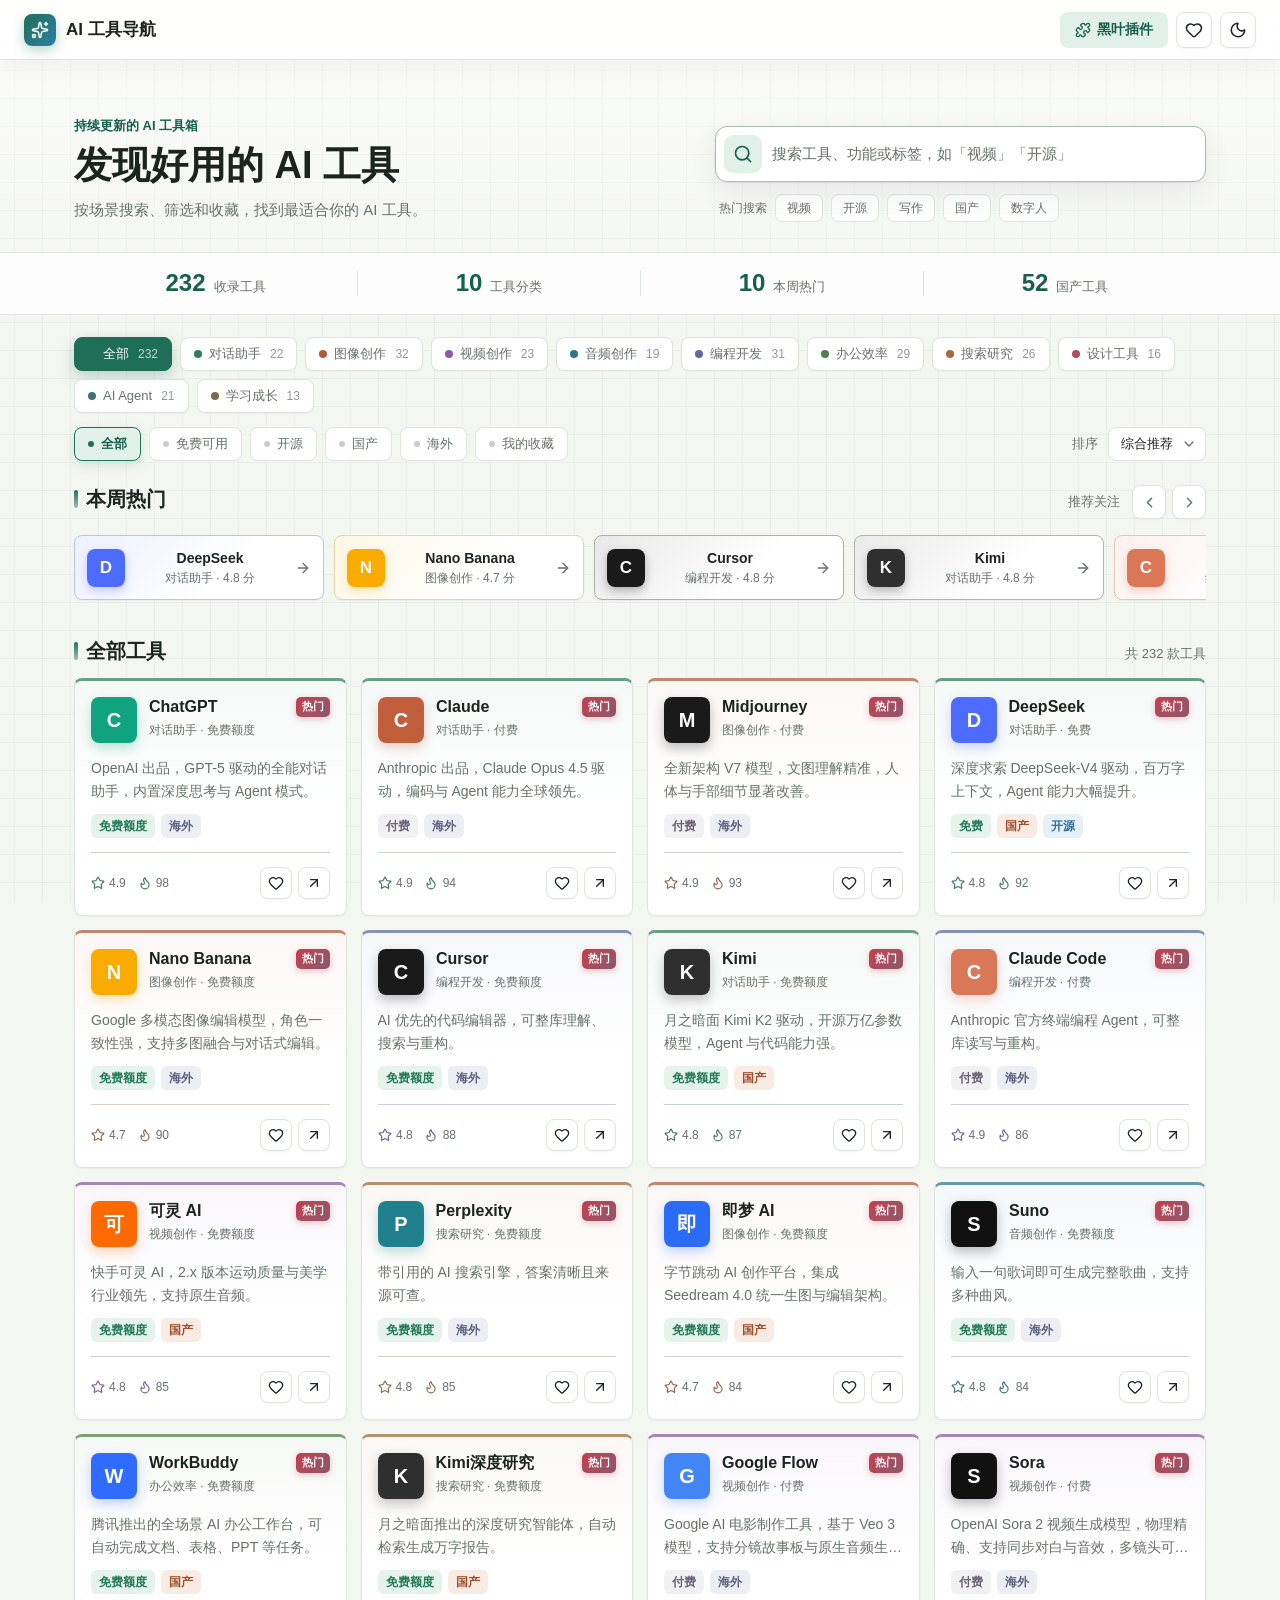
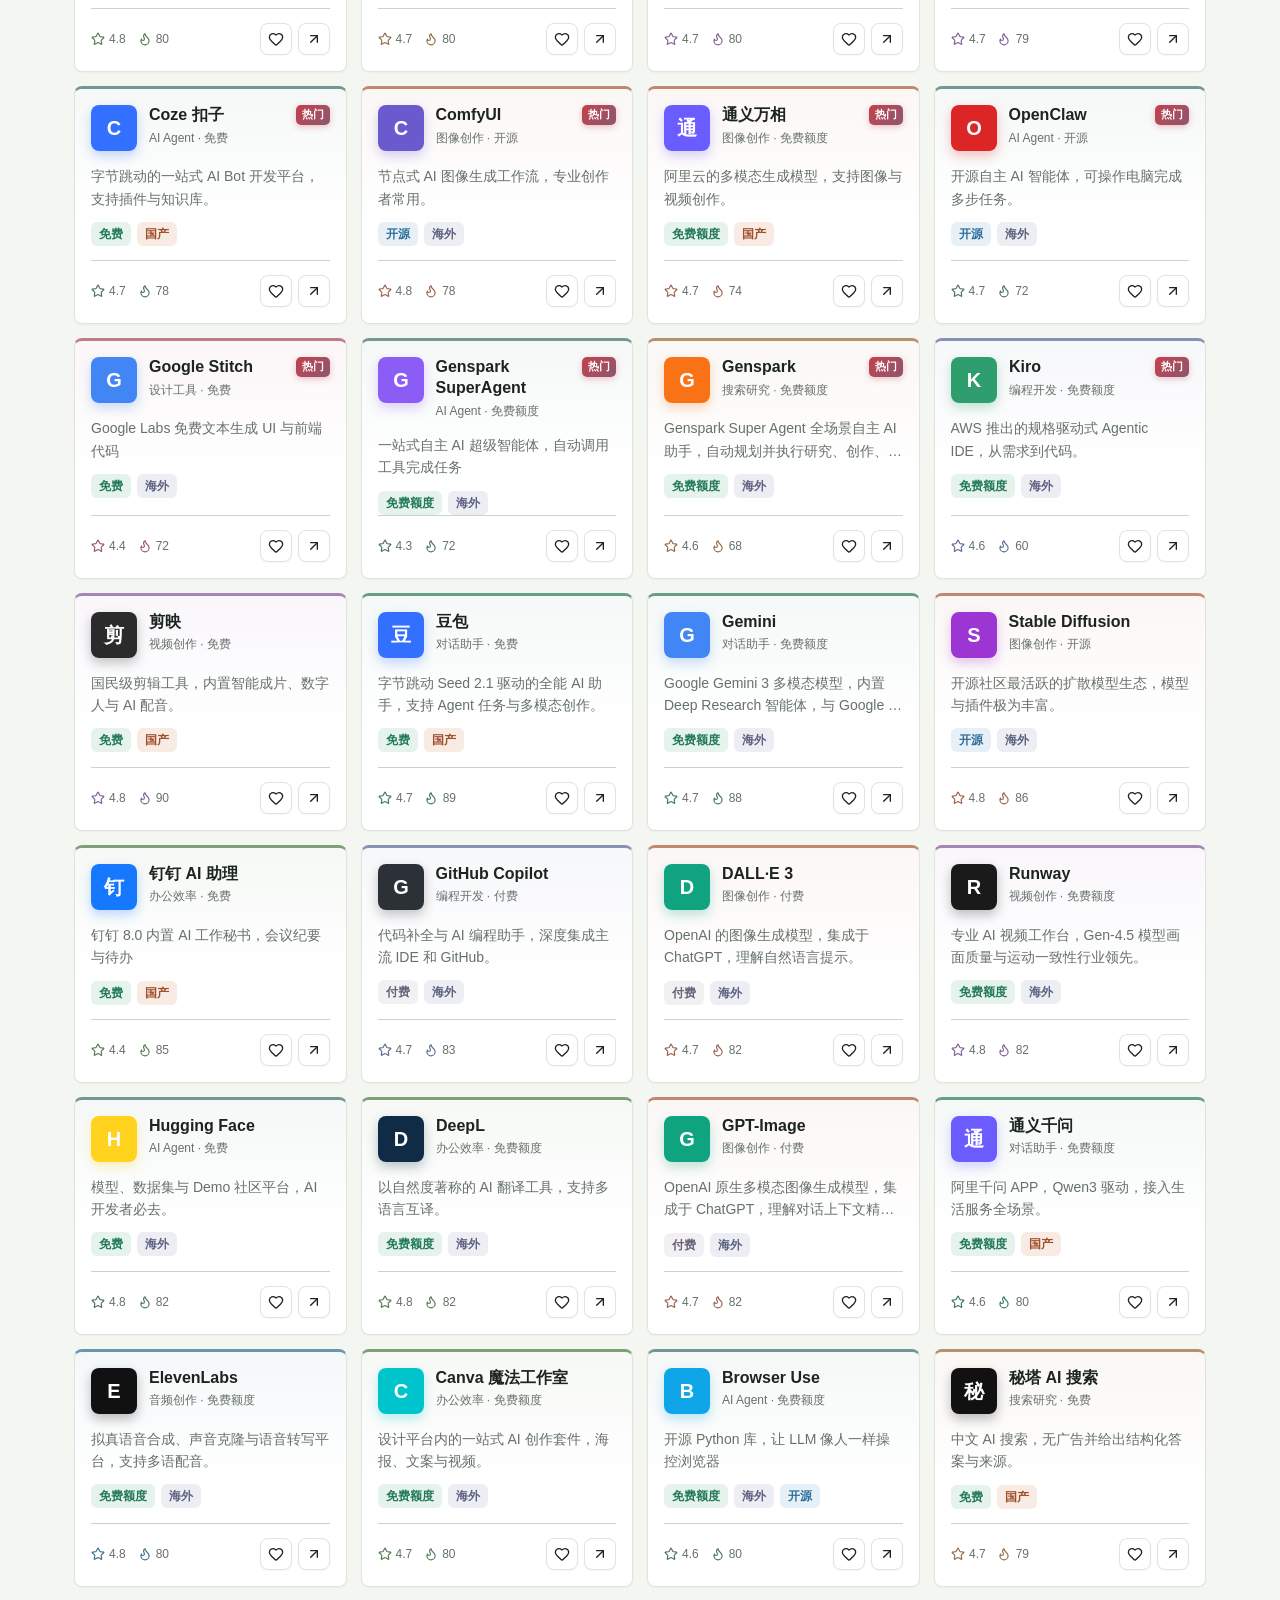
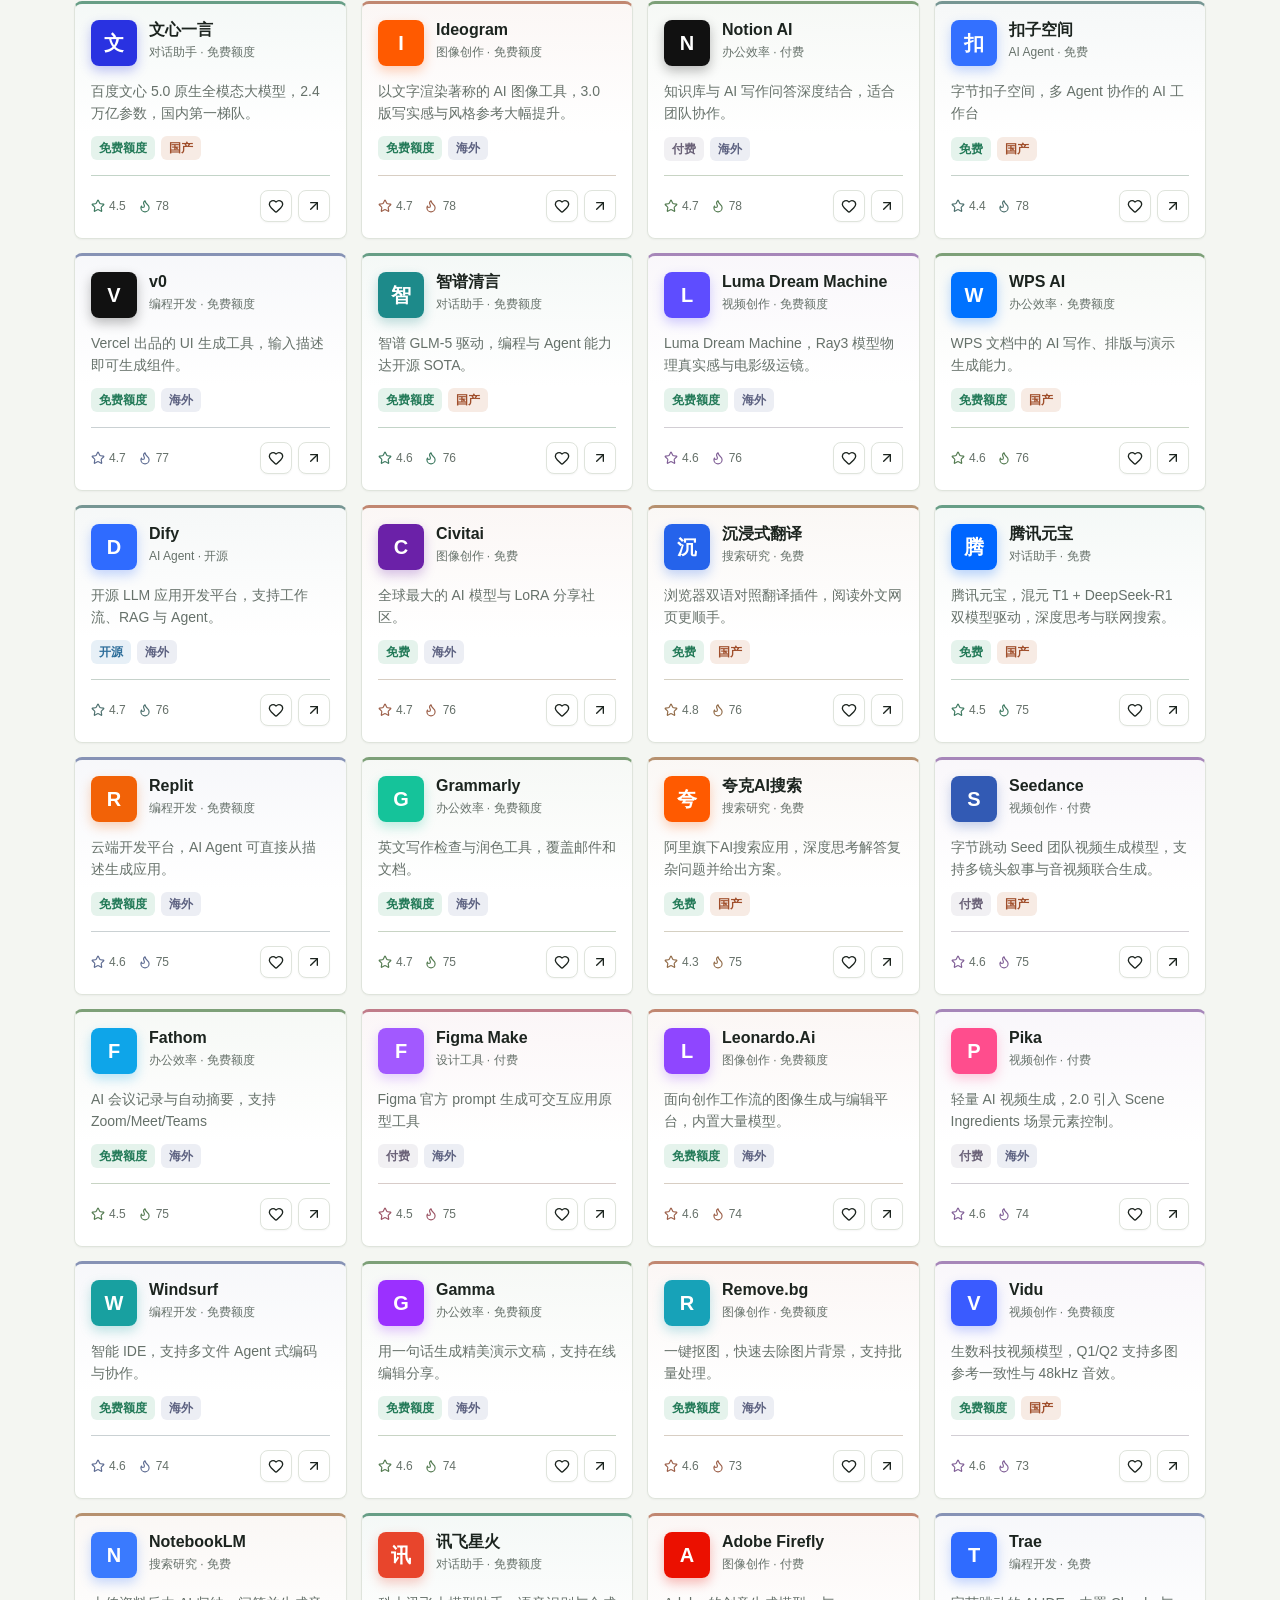
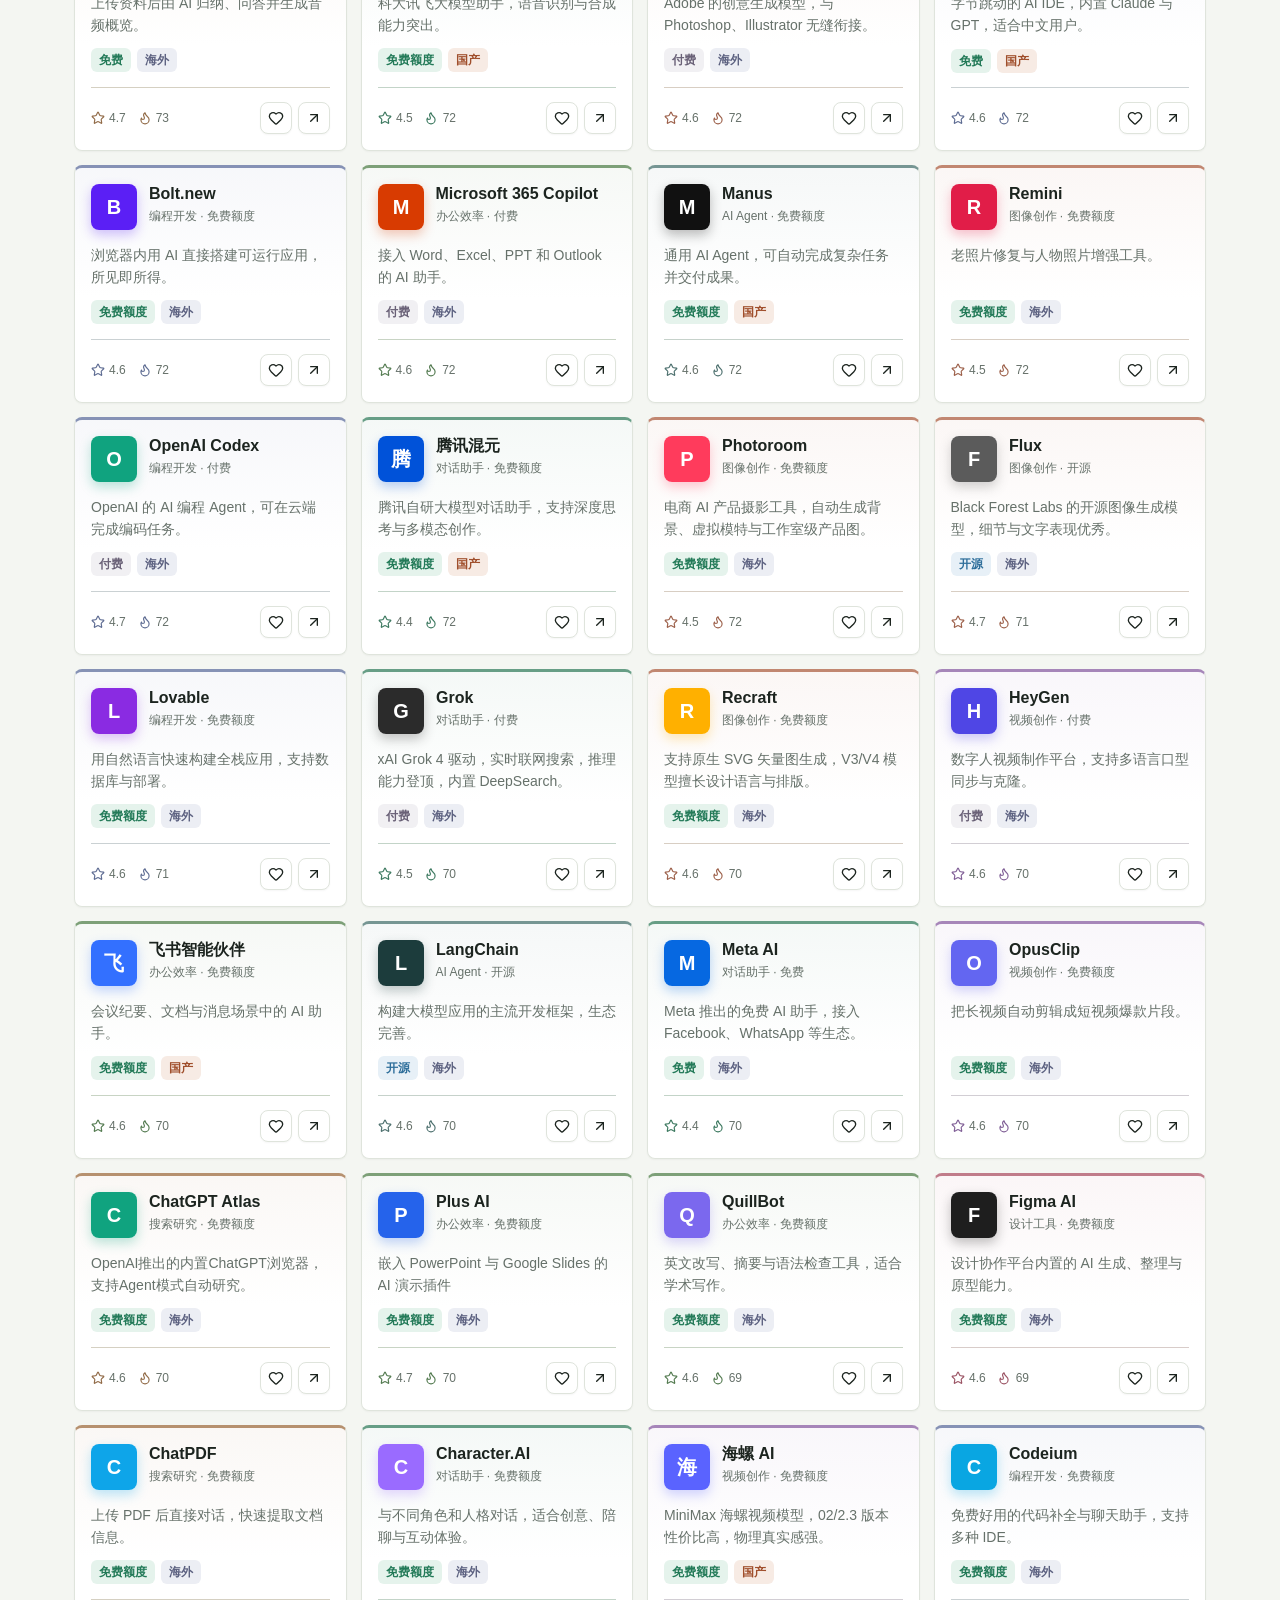
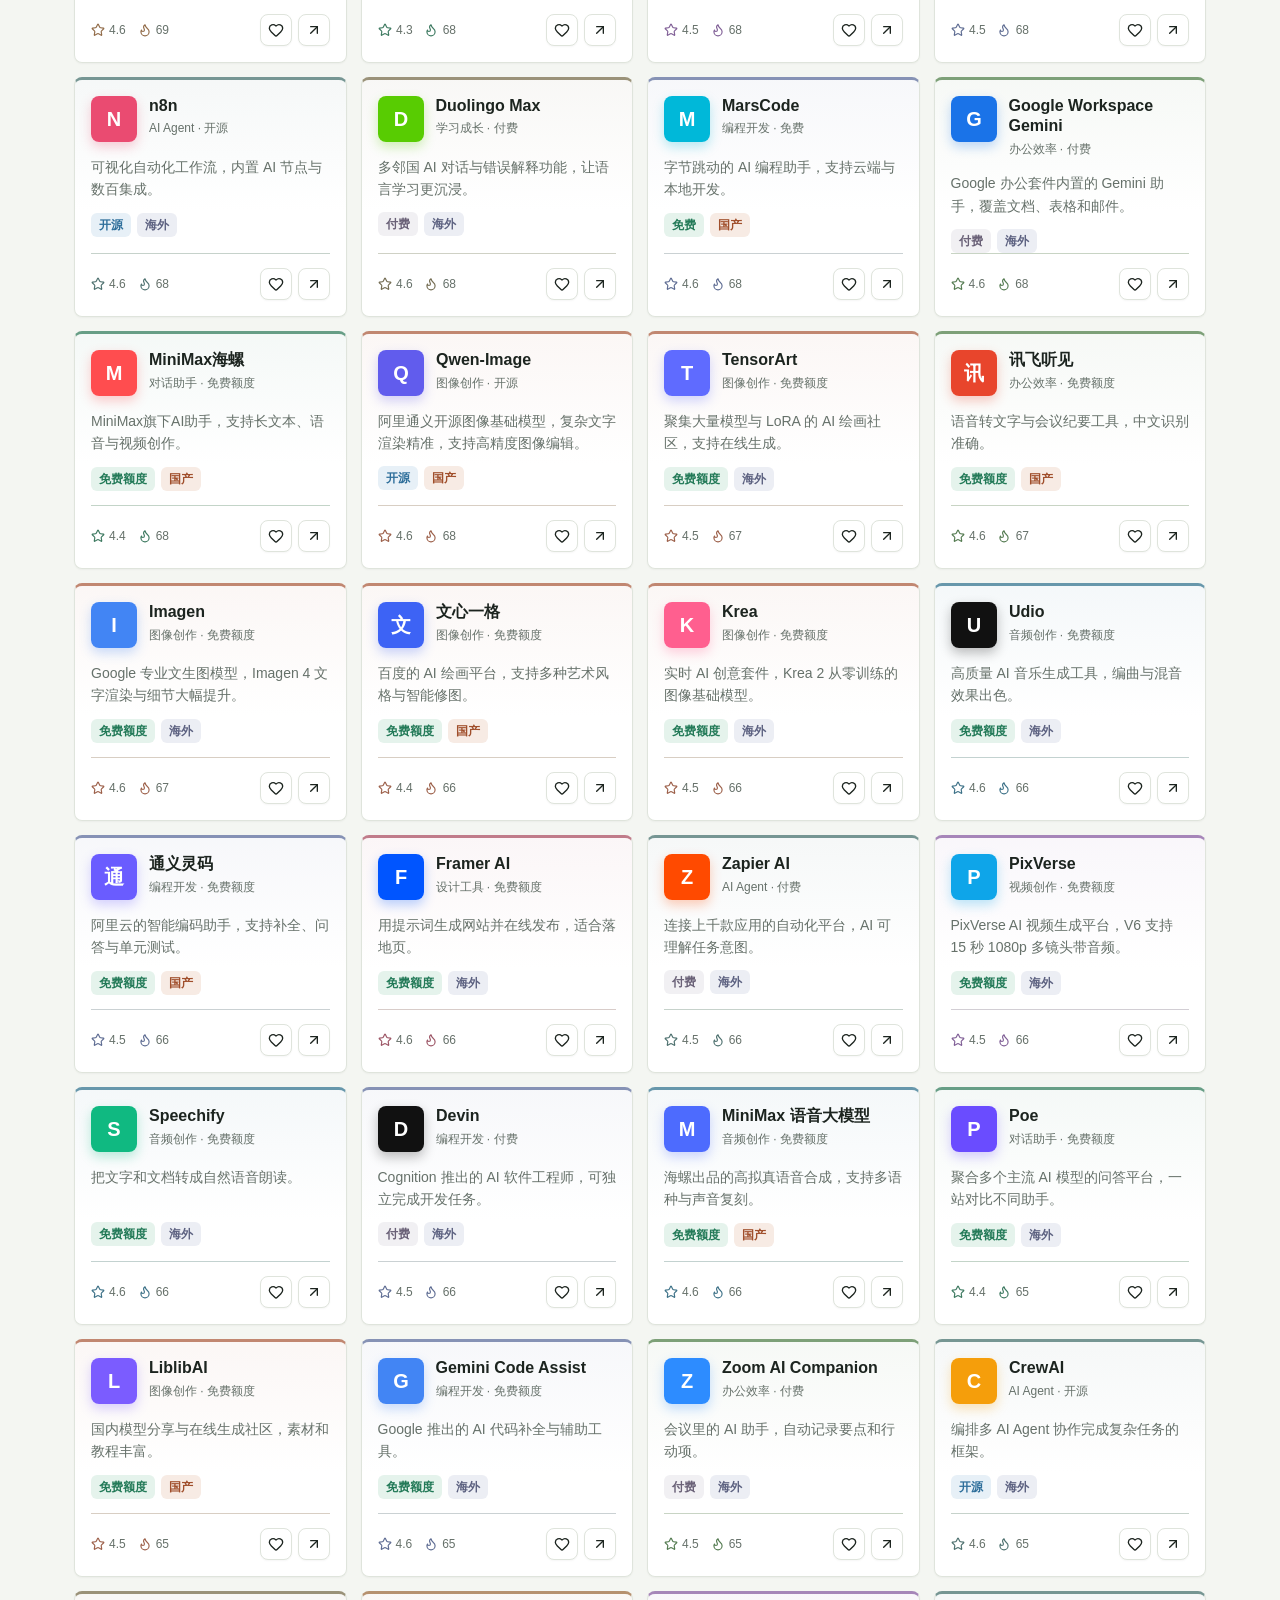
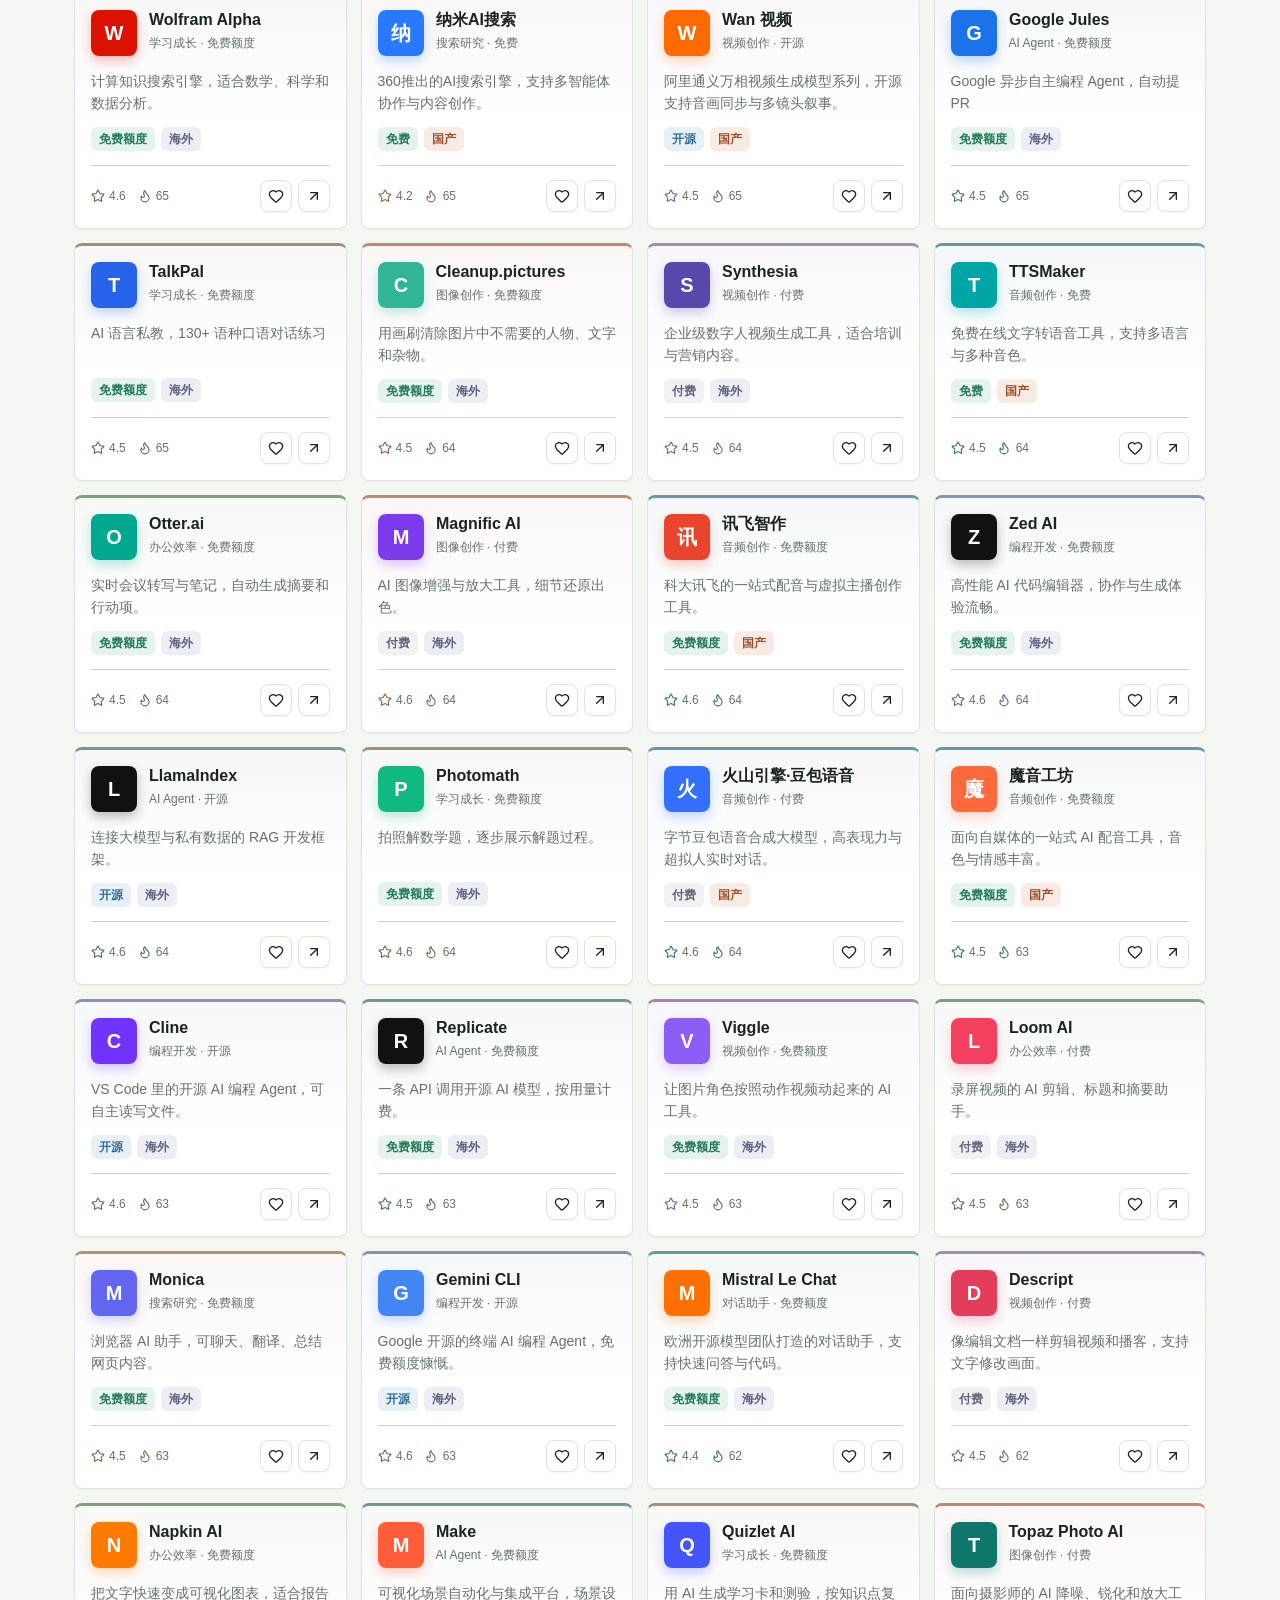
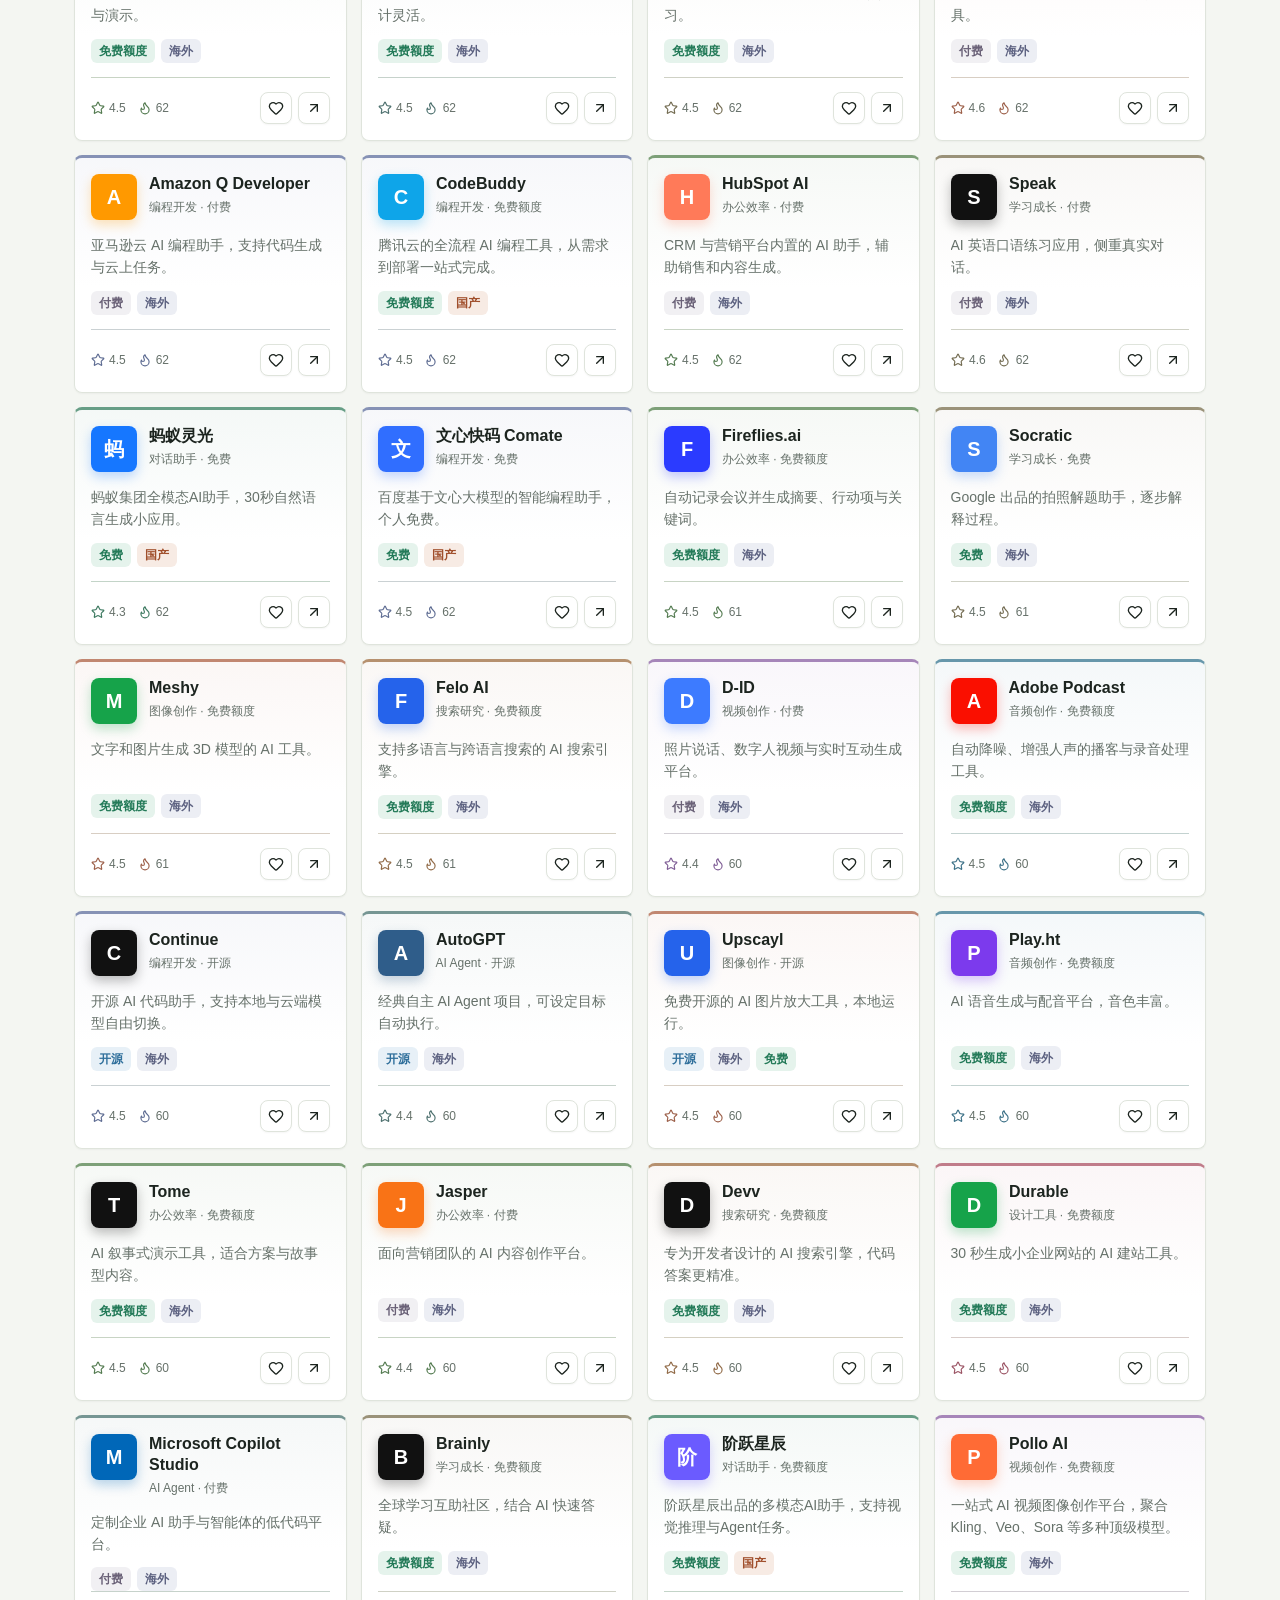
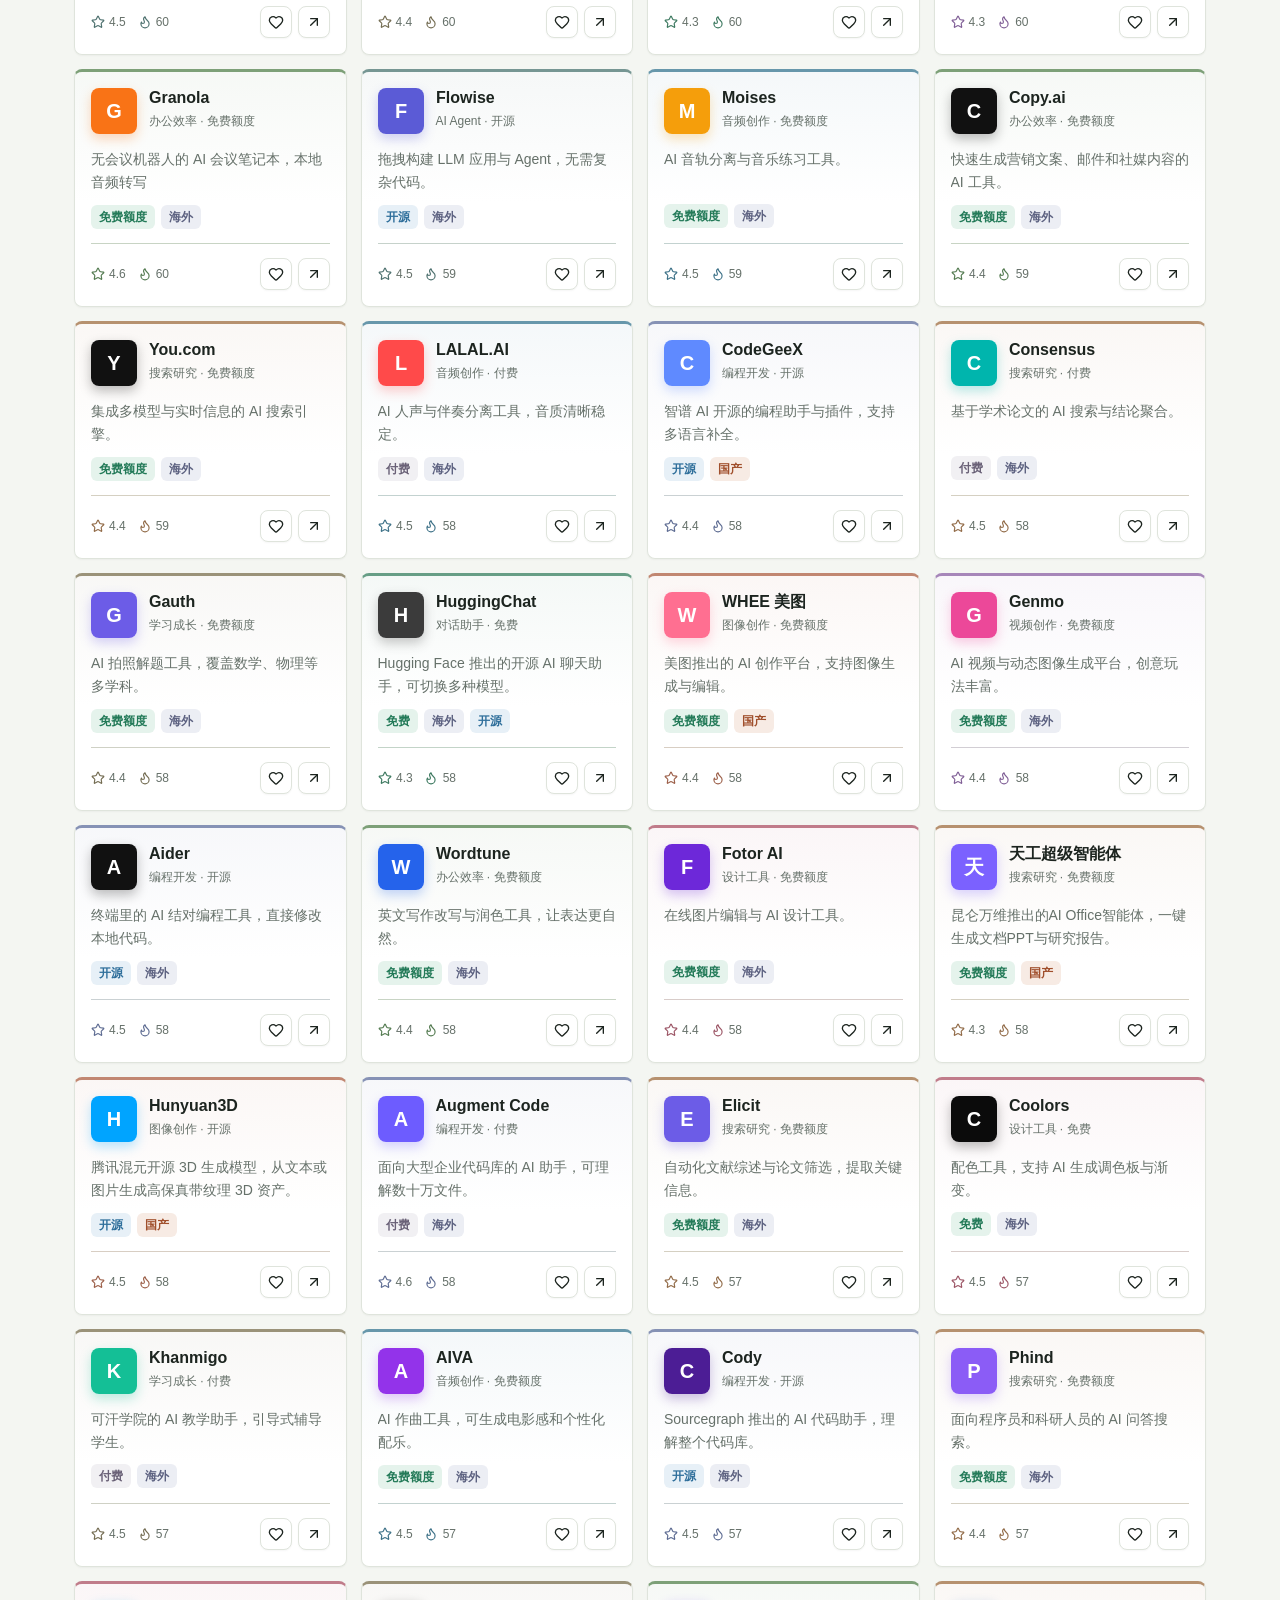
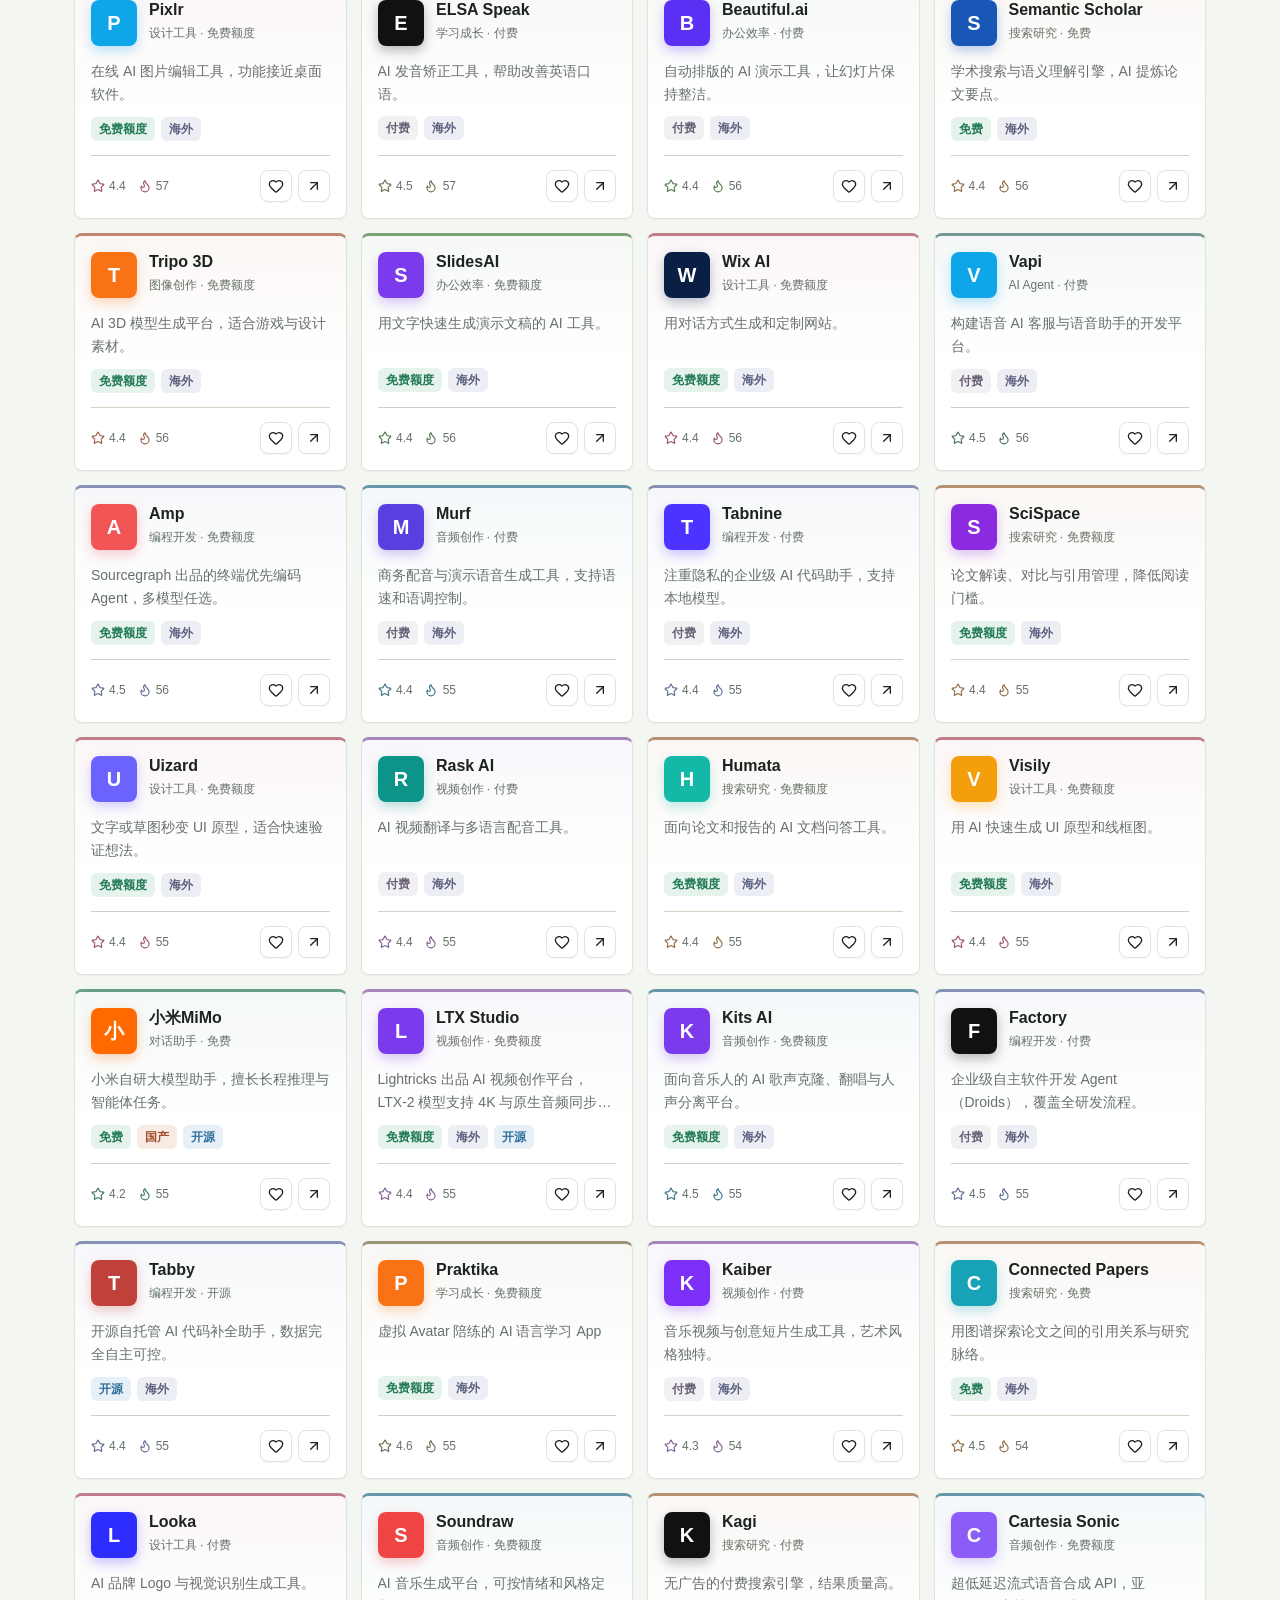
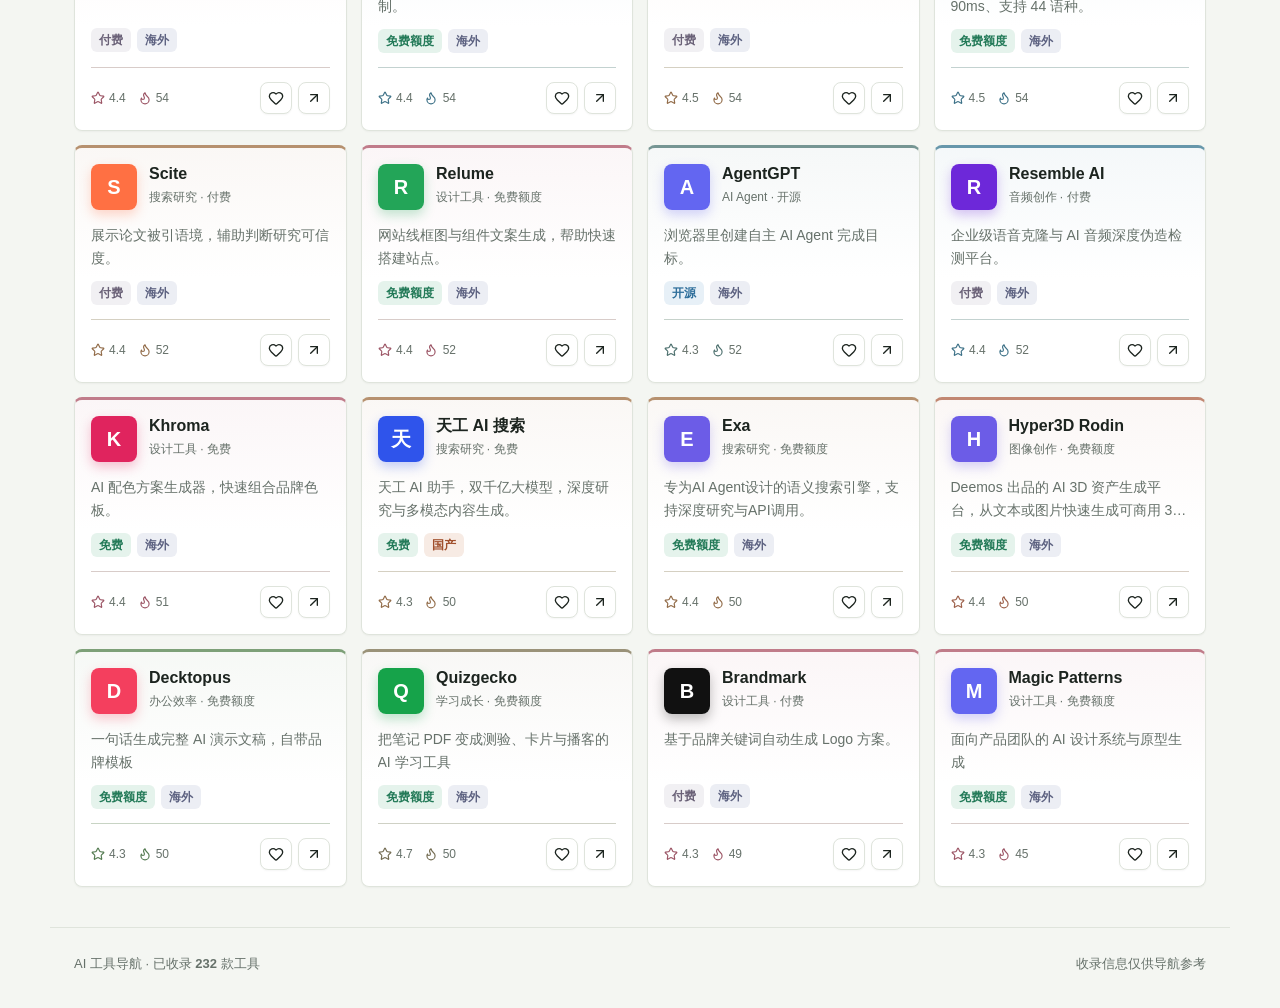
==== commit 3ab4f660: "Add files via upload" ====
--- a/index.html
+++ b/index.html
@@ -1,159 +1,159 @@
-<!doctype html>
-<html lang="zh-CN">
-<head>
-  <meta charset="utf-8">
-  <meta name="viewport" content="width=device-width, initial-scale=1">
-  <title>AI 工具导航</title>
-  <meta name="description" content="一站发现、筛选和收藏好用的 AI 工具，覆盖对话、图像、视频、编程、办公、搜索、设计与 Agent。">
-  <link rel="stylesheet" href="styles.css">
-</head>
-<body>
-    <header class="topbar">
-      <a class="brand" href="#" aria-label="AI 工具导航首页">
-        <span class="brand-mark"><i data-lucide="sparkles"></i></span>
-        <span class="brand-text">AI 工具导航</span>
-      </a>
-      <div class="topbar-actions">
-        <a class="nav-btn" href="plugins.html" title="黑叶插件">
-          <i data-lucide="puzzle"></i><span>黑叶插件</span>
-        </a>
-        <button id="favoriteBtn" class="icon-btn" type="button" aria-label="查看我的收藏" title="我的收藏">
-          <i data-lucide="heart"></i>
-          <span class="count-badge" id="favCount" hidden>0</span>
-        </button>
-        <button id="themeBtn" class="icon-btn" type="button" aria-label="切换深浅色模式" title="切换主题">
-          <i data-lucide="moon"></i>
-        </button>
-      </div>
-    </header>
-
-    <main>
-    <section class="hero" aria-label="站点头部">
-      <div class="hero-copy">
-        <p class="eyebrow">持续更新的 AI 工具箱</p>
-        <h1>发现好用的 AI 工具</h1>
-        <p class="hero-sub">按场景搜索、筛选和收藏，找到最适合你的 AI 工具。</p>
-      </div>
-      <div class="hero-search">
-        <div class="search-box">
-          <i data-lucide="search" class="search-icon"></i>
-          <input id="searchInput" type="text" placeholder="搜索工具、功能或标签，如「视频」「开源」" autocomplete="off">
-          <button id="clearSearch" class="clear-btn" type="button" aria-label="清空搜索" title="清空" hidden>
-            <i data-lucide="x"></i>
-          </button>
-        </div>
-        <div class="quick-searches" id="quickSearches" aria-label="热门搜索">
-          <span class="quick-label">热门搜索</span>
-          <button type="button" data-query="视频">视频</button>
-          <button type="button" data-query="开源">开源</button>
-          <button type="button" data-query="写作">写作</button>
-          <button type="button" data-query="国产">国产</button>
-          <button type="button" data-query="数字人">数字人</button>
-        </div>
-      </div>
-    </section>
-
-    <section class="stats-band" aria-label="站点数据">
-      <div class="stats-inner">
-        <div class="stat-item">
-          <strong id="statTools">0</strong>
-          <span>收录工具</span>
-        </div>
-        <div class="stat-item">
-          <strong id="statCats">0</strong>
-          <span>工具分类</span>
-        </div>
-        <div class="stat-item">
-          <strong id="statHot">0</strong>
-          <span>本周热门</span>
-        </div>
-        <div class="stat-item">
-          <strong id="statCn">0</strong>
-          <span>国产工具</span>
-        </div>
-      </div>
-    </section>
-
-    <section class="controls" aria-label="筛选与排序">
-      <div class="chip-row" id="categoryChips"></div>
-      <div class="utility-row">
-        <div class="filter-group" id="filterGroup">
-          <button class="filter-pill active" type="button" data-filter="all">全部</button>
-          <button class="filter-pill" type="button" data-filter="free">免费可用</button>
-          <button class="filter-pill" type="button" data-filter="open">开源</button>
-          <button class="filter-pill" type="button" data-filter="cn">国产</button>
-          <button class="filter-pill" type="button" data-filter="oversea">海外</button>
-          <button class="filter-pill" type="button" data-filter="favorites">我的收藏</button>
-        </div>
-        <div class="sort-group">
-          <span class="sort-label">排序</span>
-          <span class="select-wrap">
-            <select id="sortSelect" aria-label="排序方式">
-              <option value="recommend">综合推荐</option>
-              <option value="rating">评分最高</option>
-              <option value="traffic">热度最高</option>
-              <option value="newest">最新收录</option>
-            </select>
-            <i data-lucide="chevron-down"></i>
-          </span>
-        </div>
-      </div>
-    </section>
-
-    <section class="hot-section" id="hotSection" aria-label="热门推荐">
-      <div class="section-head">
-        <h2>本周热门</h2>
-        <div class="section-head-right">
-          <span class="section-hint">推荐关注</span>
-          <div class="carousel-controls">
-            <button class="carousel-btn" id="hotPrev" type="button" aria-label="上一组热门" title="上一组">
-              <i data-lucide="chevron-left"></i>
-            </button>
-            <button class="carousel-btn" id="hotNext" type="button" aria-label="下一组热门" title="下一组">
-              <i data-lucide="chevron-right"></i>
-            </button>
-          </div>
-        </div>
-      </div>
-      <div class="hot-track" id="hotTrack"></div>
-    </section>
-
-    <section class="catalog-section" aria-label="全部工具">
-      <div class="section-head">
-        <h2 id="catalogTitle">全部工具</h2>
-        <span class="section-hint" id="resultCount"></span>
-      </div>
-      <div class="tool-grid" id="toolGrid"></div>
-      <div class="empty-state" id="emptyState" hidden>
-        <span class="empty-icon"><i data-lucide="search-x"></i></span>
-        <h3>没有找到匹配的工具</h3>
-        <p>试试更换关键词，或切换到其他分类。</p>
-        <button class="text-btn" id="resetBtn" type="button">重置筛选</button>
-      </div>
-    </section>
-  </main>
-
-  <footer class="footer">
-    <span>AI 工具导航 · 已收录 <strong id="footerCount">0</strong> 款工具</span>
-    <span class="footer-note">收录信息仅供导航参考</span>
-  </footer>
-
-  <div class="modal-backdrop" id="modalBackdrop" hidden>
-    <div class="modal" role="dialog" aria-modal="true" aria-labelledby="modalName">
-      <button class="modal-close icon-btn" id="modalClose" type="button" aria-label="关闭详情" title="关闭">
-        <i data-lucide="x"></i>
-      </button>
-      <div class="modal-body" id="modalBody"></div>
-    </div>
-  </div>
-
-  <div class="toast" id="toast" role="status" aria-live="polite"></div>
-  <button class="back-to-top" id="backToTop" type="button" aria-label="回到顶部" title="回到顶部" hidden>
-    <i data-lucide="arrow-up"></i>
-  </button>
-
-  <script src="lucide.min.js"></script>
-  <script src="data.js"></script>
-  <script src="app.js"></script>
-</body>
-</html>
+<!doctype html>
+<html lang="zh-CN">
+<head>
+  <meta charset="utf-8">
+  <meta name="viewport" content="width=device-width, initial-scale=1">
+  <title>AI 工具导航</title>
+  <meta name="description" content="一站发现、筛选和收藏好用的 AI 工具，覆盖对话、图像、视频、编程、办公、搜索、设计与 Agent。">
+  <link rel="stylesheet" href="styles.css">
+</head>
+<body>
+    <header class="topbar">
+      <a class="brand" href="#" aria-label="AI 工具导航首页">
+        <span class="brand-mark"><i data-lucide="sparkles"></i></span>
+        <span class="brand-text">AI 工具导航</span>
+      </a>
+      <div class="topbar-actions">
+        <a class="nav-btn" href="plugins.html" title="黑叶插件">
+          <i data-lucide="puzzle"></i><span>黑叶插件</span>
+        </a>
+        <button id="favoriteBtn" class="icon-btn" type="button" aria-label="查看我的收藏" title="我的收藏">
+          <i data-lucide="heart"></i>
+          <span class="count-badge" id="favCount" hidden>0</span>
+        </button>
+        <button id="themeBtn" class="icon-btn" type="button" aria-label="切换深浅色模式" title="切换主题">
+          <i data-lucide="moon"></i>
+        </button>
+      </div>
+    </header>
+
+    <main>
+    <section class="hero" aria-label="站点头部">
+      <div class="hero-copy">
+        <p class="eyebrow">持续更新的 AI 工具箱</p>
+        <h1>发现好用的 AI 工具</h1>
+        <p class="hero-sub">按场景搜索、筛选和收藏，找到最适合你的 AI 工具。</p>
+      </div>
+      <div class="hero-search">
+        <div class="search-box">
+          <i data-lucide="search" class="search-icon"></i>
+          <input id="searchInput" type="text" placeholder="搜索工具、功能或标签，如「视频」「开源」" autocomplete="off">
+          <button id="clearSearch" class="clear-btn" type="button" aria-label="清空搜索" title="清空" hidden>
+            <i data-lucide="x"></i>
+          </button>
+        </div>
+        <div class="quick-searches" id="quickSearches" aria-label="热门搜索">
+          <span class="quick-label">热门搜索</span>
+          <button type="button" data-query="视频">视频</button>
+          <button type="button" data-query="开源">开源</button>
+          <button type="button" data-query="写作">写作</button>
+          <button type="button" data-query="国产">国产</button>
+          <button type="button" data-query="数字人">数字人</button>
+        </div>
+      </div>
+    </section>
+
+    <section class="stats-band" aria-label="站点数据">
+      <div class="stats-inner">
+        <div class="stat-item">
+          <strong id="statTools">0</strong>
+          <span>收录工具</span>
+        </div>
+        <div class="stat-item">
+          <strong id="statCats">0</strong>
+          <span>工具分类</span>
+        </div>
+        <div class="stat-item">
+          <strong id="statHot">0</strong>
+          <span>本周热门</span>
+        </div>
+        <div class="stat-item">
+          <strong id="statCn">0</strong>
+          <span>国产工具</span>
+        </div>
+      </div>
+    </section>
+
+    <section class="controls" aria-label="筛选与排序">
+      <div class="chip-row" id="categoryChips"></div>
+      <div class="utility-row">
+        <div class="filter-group" id="filterGroup">
+          <button class="filter-pill active" type="button" data-filter="all">全部</button>
+          <button class="filter-pill" type="button" data-filter="free">免费可用</button>
+          <button class="filter-pill" type="button" data-filter="open">开源</button>
+          <button class="filter-pill" type="button" data-filter="cn">国产</button>
+          <button class="filter-pill" type="button" data-filter="oversea">海外</button>
+          <button class="filter-pill" type="button" data-filter="favorites">我的收藏</button>
+        </div>
+        <div class="sort-group">
+          <span class="sort-label">排序</span>
+          <span class="select-wrap">
+            <select id="sortSelect" aria-label="排序方式">
+              <option value="recommend">综合推荐</option>
+              <option value="rating">评分最高</option>
+              <option value="traffic">热度最高</option>
+              <option value="newest">最新收录</option>
+            </select>
+            <i data-lucide="chevron-down"></i>
+          </span>
+        </div>
+      </div>
+    </section>
+
+    <section class="hot-section" id="hotSection" aria-label="热门推荐">
+      <div class="section-head">
+        <h2>本周热门</h2>
+        <div class="section-head-right">
+          <span class="section-hint">推荐关注</span>
+          <div class="carousel-controls">
+            <button class="carousel-btn" id="hotPrev" type="button" aria-label="上一组热门" title="上一组">
+              <i data-lucide="chevron-left"></i>
+            </button>
+            <button class="carousel-btn" id="hotNext" type="button" aria-label="下一组热门" title="下一组">
+              <i data-lucide="chevron-right"></i>
+            </button>
+          </div>
+        </div>
+      </div>
+      <div class="hot-track" id="hotTrack"></div>
+    </section>
+
+    <section class="catalog-section" aria-label="全部工具">
+      <div class="section-head">
+        <h2 id="catalogTitle">全部工具</h2>
+        <span class="section-hint" id="resultCount"></span>
+      </div>
+      <div class="tool-grid" id="toolGrid"></div>
+      <div class="empty-state" id="emptyState" hidden>
+        <span class="empty-icon"><i data-lucide="search-x"></i></span>
+        <h3>没有找到匹配的工具</h3>
+        <p>试试更换关键词，或切换到其他分类。</p>
+        <button class="text-btn" id="resetBtn" type="button">重置筛选</button>
+      </div>
+    </section>
+  </main>
+
+  <footer class="footer">
+    <span>AI 工具导航 · 已收录 <strong id="footerCount">0</strong> 款工具</span>
+    <span class="footer-note">收录信息仅供导航参考</span>
+  </footer>
+
+  <div class="modal-backdrop" id="modalBackdrop" hidden>
+    <div class="modal" role="dialog" aria-modal="true" aria-labelledby="modalName">
+      <button class="modal-close icon-btn" id="modalClose" type="button" aria-label="关闭详情" title="关闭">
+        <i data-lucide="x"></i>
+      </button>
+      <div class="modal-body" id="modalBody"></div>
+    </div>
+  </div>
+
+  <div class="toast" id="toast" role="status" aria-live="polite"></div>
+  <button class="back-to-top" id="backToTop" type="button" aria-label="回到顶部" title="回到顶部" hidden>
+    <i data-lucide="arrow-up"></i>
+  </button>
+
+  <script src="lucide.min.js"></script>
+  <script src="data.js"></script>
+  <script src="app.js"></script>
+</body>
+</html>
--- a/styles.css
+++ b/styles.css
@@ -1,1539 +1,1539 @@
-:root {
-  --bg: #f4f6f2;
-  --surface: #ffffff;
-  --surface-2: #f0f3ee;
-  --text: #1c241f;
-  --muted: #66716a;
-  --border: #dfe4dc;
-  --border-strong: #c8d0c6;
-  --accent: #1f6f58;
-  --accent-2: #2f7fa6;
-  --accent-soft: #e2f0ea;
-  --accent-text: #16604c;
-  --shadow: 0 1px 2px rgba(20, 30, 25, 0.05), 0 10px 28px rgba(20, 30, 25, 0.07);
-  --shadow-hover: 0 2px 4px rgba(20, 30, 25, 0.06), 0 16px 36px rgba(20, 30, 25, 0.1);
-  --danger: #c43d4b;
-  --success: #2c7a5b;
-  --tag-free-bg: #e5f3ec;
-  --tag-free-text: #237a58;
-  --tag-open-bg: #e7f0f7;
-  --tag-open-text: #2f6f9b;
-  --tag-home-bg: #f7ebe4;
-  --tag-home-text: #a04f2c;
-  --tag-global-bg: #eceef4;
-  --tag-global-text: #5c6180;
-  --tag-paid-bg: #f1f0f3;
-  --tag-paid-text: #6a6177;
-}
-
-html[data-theme="dark"] {
-  --bg: #141916;
-  --surface: #1c241f;
-  --surface-2: #232c26;
-  --text: #edf2ed;
-  --muted: #a7b1aa;
-  --border: #303a34;
-  --border-strong: #46524a;
-  --accent: #6cc4a4;
-  --accent-2: #72a9d0;
-  --accent-soft: #20382e;
-  --accent-text: #8ed6b9;
-  --shadow: 0 1px 2px rgba(0, 0, 0, 0.28), 0 10px 28px rgba(0, 0, 0, 0.3);
-  --shadow-hover: 0 2px 4px rgba(0, 0, 0, 0.32), 0 16px 36px rgba(0, 0, 0, 0.4);
-  --danger: #ef7c87;
-  --success: #72c9a8;
-  --tag-free-bg: #1d3229;
-  --tag-free-text: #7fd3ae;
-  --tag-open-bg: #20313d;
-  --tag-open-text: #8bc2e5;
-  --tag-home-bg: #382820;
-  --tag-home-text: #e5a078;
-  --tag-global-bg: #2a2c3a;
-  --tag-global-text: #a8add0;
-  --tag-paid-bg: #2b2830;
-  --tag-paid-text: #c2b4cd;
-}
-
-* {
-  box-sizing: border-box;
-}
-
-[hidden] {
-  display: none !important;
-}
-
-::selection {
-  background: var(--accent-soft);
-  color: var(--accent-text);
-}
-
-html {
-  scroll-behavior: smooth;
-  scrollbar-color: var(--border-strong) transparent;
-}
-
-body::-webkit-scrollbar {
-  width: 10px;
-}
-
-body::-webkit-scrollbar-track {
-  background: transparent;
-}
-
-body::-webkit-scrollbar-thumb {
-  border: 2px solid transparent;
-  border-radius: 6px;
-  background: var(--border-strong);
-  background-clip: padding-box;
-}
-
-body {
-  margin: 0;
-  font-family: -apple-system, BlinkMacSystemFont, "Segoe UI", "PingFang SC", "Hiragino Sans GB", "Microsoft YaHei", sans-serif;
-  background: var(--bg);
-  background-image:
-    linear-gradient(180deg, rgba(255, 255, 255, 0.65), transparent 340px),
-    linear-gradient(90deg, color-mix(in srgb, var(--accent) 5%, transparent) 1px, transparent 1px),
-    linear-gradient(color-mix(in srgb, var(--accent) 5%, transparent) 1px, transparent 1px);
-  background-size: 100% 100%, 28px 28px, 28px 28px;
-  background-position: top center, 14px 14px, 14px 14px;
-  background-attachment: fixed;
-  color: var(--text);
-  line-height: 1.5;
-  -webkit-font-smoothing: antialiased;
-}
-
-html[data-theme="dark"] body {
-  background-image:
-    linear-gradient(180deg, rgba(255, 255, 255, 0.025), transparent 340px),
-    linear-gradient(90deg, color-mix(in srgb, var(--accent) 6%, transparent) 1px, transparent 1px),
-    linear-gradient(color-mix(in srgb, var(--accent) 6%, transparent) 1px, transparent 1px);
-}
-
-button,
-input,
-select {
-  font: inherit;
-  color: inherit;
-}
-
-button {
-  cursor: pointer;
-}
-
-a {
-  color: inherit;
-  text-decoration: none;
-}
-
-button:focus-visible,
-input:focus-visible,
-select:focus-visible,
-a:focus-visible {
-  outline: 2px solid var(--accent);
-  outline-offset: 2px;
-}
-
-.topbar {
-  position: sticky;
-  top: 0;
-  z-index: 60;
-  display: flex;
-  align-items: center;
-  justify-content: space-between;
-  height: 60px;
-  padding: 0 24px;
-  background: color-mix(in srgb, var(--surface) 82%, transparent);
-  -webkit-backdrop-filter: blur(16px) saturate(150%);
-  backdrop-filter: blur(16px) saturate(150%);
-  border-bottom: 1px solid var(--border);
-  box-shadow: 0 8px 24px rgba(20, 30, 25, 0.04);
-}
-
-.brand {
-  display: inline-flex;
-  align-items: center;
-  gap: 10px;
-  font-weight: 700;
-  font-size: 17px;
-}
-
-.brand-mark {
-  display: grid;
-  place-items: center;
-  width: 32px;
-  height: 32px;
-  border-radius: 8px;
-  background: linear-gradient(135deg, var(--accent), var(--accent-2));
-  color: #fff;
-  box-shadow: 0 4px 12px color-mix(in srgb, var(--accent) 30%, transparent);
-}
-
-.brand-mark svg {
-  width: 18px;
-  height: 18px;
-}
-
-.topbar-actions {
-  display: flex;
-  align-items: center;
-  gap: 8px;
-}
-
-.nav-btn {
-  display: inline-flex;
-  align-items: center;
-  gap: 6px;
-  height: 36px;
-  padding: 0 14px;
-  border: 1px solid transparent;
-  border-radius: 8px;
-  background: var(--accent-soft);
-  color: var(--accent-text);
-  font-size: 14px;
-  font-weight: 600;
-  text-decoration: none;
-  transition: background 0.15s ease, color 0.15s ease, border-color 0.15s ease, transform 0.15s ease, box-shadow 0.15s ease;
-}
-
-.nav-btn:hover {
-  background: var(--accent);
-  color: var(--surface);
-  border-color: var(--accent);
-  box-shadow: 0 4px 12px color-mix(in srgb, var(--accent) 28%, transparent);
-  transform: translateY(-1px);
-}
-
-.nav-btn:active {
-  transform: translateY(1px);
-}
-
-.nav-btn svg {
-  width: 16px;
-  height: 16px;
-}
-
-@media (max-width: 560px) {
-  .nav-btn span {
-    display: none;
-  }
-  .nav-btn {
-    padding: 0 10px;
-  }
-}
-
-.icon-btn {
-  position: relative;
-  display: inline-grid;
-  place-items: center;
-  width: 36px;
-  height: 36px;
-  border: 1px solid var(--border);
-  border-radius: 8px;
-  background: var(--surface);
-  box-shadow: 0 1px 2px rgba(20, 30, 25, 0.04);
-  transition: border-color 0.15s ease, background 0.15s ease, transform 0.15s ease, box-shadow 0.15s ease, color 0.15s ease;
-}
-
-.icon-btn:hover {
-  border-color: var(--border-strong);
-  background: var(--surface);
-  color: var(--accent-text);
-  box-shadow: 0 4px 12px rgba(20, 30, 25, 0.08);
-  transform: translateY(-1px);
-}
-
-.icon-btn:active {
-  transform: translateY(1px);
-}
-
-.icon-btn svg {
-  width: 18px;
-  height: 18px;
-}
-
-.count-badge {
-  position: absolute;
-  top: -5px;
-  right: -5px;
-  min-width: 17px;
-  height: 17px;
-  padding: 0 4px;
-  border-radius: 9px;
-  background: var(--danger);
-  color: #fff;
-  font-size: 11px;
-  line-height: 17px;
-  text-align: center;
-}
-
-main {
-  min-height: calc(100vh - 140px);
-}
-
-.hero {
-  position: relative;
-  max-width: 1180px;
-  margin: 0 auto;
-  padding: 56px 24px 30px;
-  display: grid;
-  grid-template-columns: 1.25fr 1fr;
-  gap: 28px;
-  align-items: end;
-}
-
-.eyebrow {
-  margin: 0 0 8px;
-  color: var(--accent-text);
-  font-size: 13px;
-  font-weight: 600;
-}
-
-h1 {
-  margin: 0;
-  font-size: 38px;
-  line-height: 1.15;
-  letter-spacing: 0;
-}
-
-.hero-sub {
-  margin: 12px 0 0;
-  max-width: 46ch;
-  color: var(--muted);
-  font-size: 15px;
-}
-
-.hero-search {
-  display: flex;
-  flex-direction: column;
-  gap: 12px;
-}
-
-.search-box {
-  position: relative;
-  display: flex;
-  align-items: center;
-  height: 56px;
-  background: var(--surface);
-  border: 1px solid color-mix(in srgb, var(--border-strong) 80%, var(--accent));
-  border-radius: 12px;
-  padding: 0 12px 0 8px;
-  box-shadow: var(--shadow);
-  transition: border-color 0.18s ease, box-shadow 0.18s ease, transform 0.18s ease;
-}
-
-.search-box:focus-within {
-  border-color: var(--accent);
-  box-shadow: 0 0 0 4px color-mix(in srgb, var(--accent) 14%, transparent), 0 10px 28px rgba(20, 30, 25, 0.08);
-  transform: translateY(-1px);
-}
-
-.search-icon {
-  flex: none;
-  width: 38px;
-  height: 38px;
-  padding: 9px;
-  border-radius: 9px;
-  background: var(--accent-soft);
-  color: var(--accent-text);
-  box-sizing: border-box;
-}
-
-.search-box input {
-  flex: 1;
-  min-width: 0;
-  height: 100%;
-  border: 0;
-  outline: 0;
-  background: transparent;
-  padding: 0 10px;
-  font-size: 15px;
-  font-weight: 500;
-}
-
-.search-box input::placeholder {
-  color: var(--muted);
-}
-
-input[type="search"]::-webkit-search-cancel-button,
-input[type="search"]::-webkit-search-decoration,
-input[type="search"]::-webkit-search-results-button,
-input[type="search"]::-webkit-search-results-decoration {
-  -webkit-appearance: none;
-  appearance: none;
-  display: none;
-}
-
-input[type="search"]::-ms-clear,
-input[type="search"]::-ms-reveal {
-  display: none;
-  width: 0;
-  height: 0;
-}
-
-.clear-btn {
-  display: inline-grid;
-  place-items: center;
-  width: 30px;
-  height: 30px;
-  border: 0;
-  border-radius: 8px;
-  background: transparent;
-  color: var(--muted);
-}
-
-.clear-btn:hover {
-  background: var(--surface-2);
-  color: var(--text);
-}
-
-.clear-btn svg {
-  width: 16px;
-  height: 16px;
-}
-
-.quick-searches {
-  display: flex;
-  align-items: center;
-  flex-wrap: wrap;
-  gap: 8px;
-  padding: 0 4px;
-}
-
-.quick-label {
-  color: var(--muted);
-  font-size: 12px;
-}
-
-.quick-searches button {
-  height: 28px;
-  padding: 0 11px;
-  border: 1px solid var(--border);
-  border-radius: 7px;
-  background: color-mix(in srgb, var(--surface) 78%, transparent);
-  color: var(--muted);
-  font-size: 12px;
-  transition: border-color 0.15s ease, color 0.15s ease, background 0.15s ease, transform 0.15s ease;
-}
-
-.quick-searches button:hover {
-  border-color: color-mix(in srgb, var(--accent) 45%, var(--border));
-  background: var(--accent-soft);
-  color: var(--accent-text);
-  transform: translateY(-1px);
-}
-
-.stats-band {
-  border-top: 1px solid var(--border);
-  border-bottom: 1px solid var(--border);
-  background: color-mix(in srgb, var(--surface) 72%, transparent);
-  -webkit-backdrop-filter: blur(12px);
-  backdrop-filter: blur(12px);
-}
-
-.stats-inner {
-  display: grid;
-  grid-template-columns: repeat(4, 1fr);
-  max-width: 1180px;
-  margin: 0 auto;
-  padding: 18px 24px;
-}
-
-.stat-item {
-  display: flex;
-  align-items: baseline;
-  justify-content: center;
-  gap: 8px;
-  padding: 0 16px;
-  border-left: 1px solid var(--border);
-}
-
-.stat-item:first-child {
-  border-left: 0;
-}
-
-.stat-item strong {
-  font-size: 24px;
-  line-height: 1;
-  color: var(--accent-text);
-  font-variant-numeric: tabular-nums;
-}
-
-.stat-item span {
-  color: var(--muted);
-  font-size: 13px;
-}
-
-.controls,
-.hot-section,
-.catalog-section {
-  max-width: 1180px;
-  margin: 0 auto;
-  padding-left: 24px;
-  padding-right: 24px;
-}
-
-.controls {
-  padding-top: 22px;
-  padding-bottom: 18px;
-}
-
-.chip-row {
-  display: flex;
-  flex-wrap: wrap;
-  gap: 8px;
-}
-
-.chip {
-  display: inline-flex;
-  align-items: center;
-  gap: 7px;
-  height: 34px;
-  padding: 0 13px;
-  border: 1px solid var(--border);
-  border-radius: 8px;
-  background: var(--surface);
-  color: var(--muted);
-  font-size: 13px;
-  box-shadow: 0 1px 2px rgba(20, 30, 25, 0.04);
-  transition: border-color 0.15s ease, color 0.15s ease, background 0.15s ease, box-shadow 0.15s ease, transform 0.15s ease;
-}
-
-.chip:hover {
-  border-color: color-mix(in srgb, var(--chip-color, var(--accent)) 48%, var(--border));
-  color: var(--text);
-  transform: translateY(-1px);
-}
-
-.chip.active {
-  border-color: var(--chip-color, var(--accent));
-  background: var(--chip-color, var(--accent));
-  color: #fff;
-  box-shadow: 0 6px 16px color-mix(in srgb, var(--chip-color, var(--accent)) 28%, transparent);
-}
-
-.chip-dot {
-  width: 8px;
-  height: 8px;
-  border-radius: 50%;
-  flex: none;
-}
-
-.chip.active .chip-dot {
-  background: rgba(255, 255, 255, 0.85);
-}
-
-.chip-count {
-  margin-left: 2px;
-  color: inherit;
-  font-size: 12px;
-  opacity: 0.72;
-}
-
-.utility-row {
-  display: flex;
-  align-items: center;
-  justify-content: space-between;
-  gap: 14px;
-  margin-top: 14px;
-  flex-wrap: wrap;
-}
-
-.filter-group {
-  display: flex;
-  flex-wrap: wrap;
-  gap: 8px;
-}
-
-.filter-pill {
-  display: inline-flex;
-  align-items: center;
-  gap: 7px;
-  height: 34px;
-  padding: 0 13px;
-  border: 1px solid var(--border);
-  border-radius: 8px;
-  background: var(--surface);
-  color: var(--muted);
-  font-size: 13px;
-  transition: border-color 0.15s ease, color 0.15s ease, background 0.15s ease, box-shadow 0.15s ease, transform 0.15s ease;
-}
-
-.filter-pill::before {
-  content: "";
-  width: 6px;
-  height: 6px;
-  border-radius: 50%;
-  background: currentColor;
-  opacity: 0.35;
-  transition: opacity 0.15s ease, background 0.15s ease;
-}
-
-.filter-pill:hover {
-  border-color: var(--border-strong);
-  color: var(--text);
-  transform: translateY(-1px);
-}
-
-.filter-pill.active {
-  border-color: var(--accent);
-  background: var(--accent-soft);
-  color: var(--accent-text);
-  font-weight: 600;
-  box-shadow: 0 4px 12px color-mix(in srgb, var(--accent) 14%, transparent);
-}
-
-.filter-pill.active::before {
-  background: var(--accent);
-  opacity: 1;
-}
-
-.sort-group {
-  display: inline-flex;
-  align-items: center;
-  gap: 10px;
-}
-
-.sort-label {
-  color: var(--muted);
-  font-size: 13px;
-}
-
-.select-wrap {
-  position: relative;
-  display: inline-flex;
-  align-items: center;
-}
-
-.sort-group select {
-  appearance: none;
-  height: 34px;
-  padding: 0 32px 0 12px;
-  border: 1px solid var(--border);
-  border-radius: 8px;
-  background: var(--surface);
-  color: var(--text);
-  font-size: 13px;
-  cursor: pointer;
-  transition: border-color 0.15s ease, box-shadow 0.15s ease;
-}
-
-.sort-group select:hover {
-  border-color: var(--border-strong);
-}
-
-.select-wrap svg {
-  position: absolute;
-  right: 9px;
-  width: 16px;
-  height: 16px;
-  color: var(--muted);
-  pointer-events: none;
-}
-
-.section-head {
-  display: flex;
-  align-items: baseline;
-  justify-content: space-between;
-  gap: 16px;
-  margin-bottom: 14px;
-}
-
-.section-head h2 {
-  position: relative;
-  margin: 0;
-  font-size: 20px;
-  line-height: 1.3;
-  padding-left: 12px;
-}
-
-.section-head h2::before {
-  content: "";
-  position: absolute;
-  left: 0;
-  top: 50%;
-  width: 4px;
-  height: 18px;
-  border-radius: 2px;
-  background: linear-gradient(180deg, var(--accent), color-mix(in srgb, var(--accent) 36%, var(--accent-soft)));
-  transform: translateY(-50%);
-}
-
-.section-hint {
-  color: var(--muted);
-  font-size: 13px;
-}
-
-.section-head-right {
-  display: flex;
-  align-items: center;
-  gap: 12px;
-}
-
-.carousel-controls {
-  display: flex;
-  gap: 6px;
-}
-
-.carousel-btn {
-  display: inline-grid;
-  place-items: center;
-  width: 34px;
-  height: 34px;
-  border: 1px solid var(--border);
-  border-radius: 8px;
-  background: var(--surface);
-  color: var(--muted);
-  box-shadow: 0 1px 2px rgba(20, 30, 25, 0.04);
-  transition: border-color 0.15s ease, color 0.15s ease, background 0.15s ease, transform 0.15s ease, opacity 0.15s ease;
-}
-
-.carousel-btn:hover {
-  border-color: var(--border-strong);
-  color: var(--accent-text);
-  background: var(--surface-2);
-  transform: translateY(-1px);
-}
-
-.carousel-btn:disabled {
-  opacity: 0.38;
-  cursor: default;
-  transform: none;
-}
-
-.carousel-btn svg {
-  width: 17px;
-  height: 17px;
-}
-
-.hot-track {
-  display: grid;
-  grid-auto-flow: column;
-  grid-auto-columns: 250px;
-  gap: 10px;
-  overflow-x: auto;
-  padding: 2px 2px 10px;
-  scroll-snap-type: x mandatory;
-  scrollbar-width: none;
-  -ms-overflow-style: none;
-}
-
-.hot-track::-webkit-scrollbar {
-  display: none;
-}
-
-.hot-card {
-  scroll-snap-align: start;
-  --hot-color: var(--accent);
-  display: flex;
-  align-items: center;
-  gap: 10px;
-  padding: 12px;
-  border: 1px solid color-mix(in srgb, var(--hot-color) 26%, var(--border));
-  border-radius: 8px;
-  background:
-    linear-gradient(135deg, color-mix(in srgb, var(--hot-color) 10%, var(--surface)), var(--surface) 62%);
-  box-shadow: 0 1px 2px rgba(20, 30, 25, 0.04);
-  transition: border-color 0.15s ease, box-shadow 0.15s ease, transform 0.15s ease;
-}
-
-.hot-card:hover {
-  border-color: color-mix(in srgb, var(--hot-color) 55%, var(--border));
-  box-shadow: 0 12px 26px color-mix(in srgb, var(--hot-color) 18%, transparent), var(--shadow-hover);
-  transform: translateY(-2px);
-}
-
-.hot-avatar {
-  position: relative;
-  flex: none;
-  width: 38px;
-  height: 38px;
-  border-radius: 8px;
-  display: grid;
-  place-items: center;
-  overflow: hidden;
-  color: #fff;
-  font-size: 17px;
-  font-weight: 700;
-  box-shadow: 0 4px 10px color-mix(in srgb, var(--hot-color) 30%, transparent);
-}
-
-.hot-info {
-  min-width: 0;
-  flex: 1;
-}
-
-.hot-info strong {
-  display: block;
-  overflow: hidden;
-  text-overflow: ellipsis;
-  white-space: nowrap;
-  font-size: 14px;
-}
-
-.hot-info span {
-  display: block;
-  color: var(--muted);
-  font-size: 12px;
-}
-
-.hot-card .arrow {
-  flex: none;
-  width: 16px;
-  height: 16px;
-  color: var(--muted);
-}
-
-.hot-section {
-  padding-top: 6px;
-  padding-bottom: 28px;
-}
-
-.catalog-section {
-  padding-bottom: 40px;
-}
-
-.tool-grid {
-  display: grid;
-  grid-template-columns: repeat(auto-fill, minmax(270px, 1fr));
-  gap: 14px;
-}
-
-.tool-card {
-  --card-color: var(--accent);
-  display: flex;
-  flex-direction: column;
-  cursor: pointer;
-  min-height: 238px;
-  padding: 16px;
-  border: 1px solid var(--border);
-  border-top: 3px solid color-mix(in srgb, var(--card-color) 68%, var(--border));
-  border-radius: 8px;
-  background:
-    linear-gradient(180deg, color-mix(in srgb, var(--card-color) 5%, var(--surface)), var(--surface) 130px);
-  box-shadow: 0 1px 2px rgba(20, 30, 25, 0.04);
-  animation: cardIn 0.24s ease both;
-  animation-delay: calc(var(--card-index, 0) * 14ms);
-  transition: border-color 0.18s ease, box-shadow 0.18s ease, transform 0.18s ease;
-}
-
-.tool-card:hover {
-  border-color: color-mix(in srgb, var(--card-color) 32%, var(--border));
-  border-top-color: var(--card-color);
-  box-shadow: 0 2px 6px rgba(20, 30, 25, 0.06), 0 18px 38px color-mix(in srgb, var(--card-color) 15%, transparent);
-  transform: translateY(-2px);
-}
-
-.card-top {
-  display: flex;
-  align-items: flex-start;
-  gap: 12px;
-}
-
-.card-top .hot-flag {
-  flex: none;
-  margin-left: auto;
-}
-
-.avatar {
-  --avatar-color: var(--accent);
-  position: relative;
-  flex: none;
-  width: 46px;
-  height: 46px;
-  border-radius: 8px;
-  display: grid;
-  place-items: center;
-  overflow: hidden;
-  color: #fff;
-  font-size: 20px;
-  font-weight: 700;
-  box-shadow: 0 5px 12px color-mix(in srgb, var(--avatar-color) 28%, transparent), inset 0 0 0 1px rgba(255, 255, 255, 0.16);
-}
-
-.avatar-fallback {
-  position: absolute;
-  inset: 0;
-  display: grid;
-  place-items: center;
-  color: #fff;
-  font-weight: 700;
-}
-
-.avatar-img {
-  position: relative;
-  z-index: 1;
-  width: 100%;
-  height: 100%;
-  padding: 6px;
-  border-radius: inherit;
-  background: #fff;
-  box-sizing: border-box;
-  object-fit: contain;
-}
-
-.avatar-logo {
-  background: #fff;
-}
-
-.card-title-wrap {
-  min-width: 0;
-  flex: 1;
-}
-
-.card-title {
-  display: flex;
-  align-items: flex-start;
-  gap: 6px;
-  min-width: 0;
-  margin: 0;
-  font-size: 16px;
-  line-height: 1.3;
-}
-
-.card-title-name {
-  min-width: 0;
-  overflow-wrap: anywhere;
-  word-break: break-word;
-  white-space: normal;
-}
-
-.hot-flag {
-  flex: none;
-  padding: 2px 6px;
-  border-radius: 5px;
-  background: linear-gradient(135deg, var(--danger), color-mix(in srgb, var(--danger) 62%, var(--accent-2)));
-  color: #fff;
-  font-size: 11px;
-  font-weight: 600;
-  line-height: 1.4;
-  box-shadow: 0 2px 6px color-mix(in srgb, var(--danger) 30%, transparent);
-}
-
-.card-category {
-  margin-top: 3px;
-  color: var(--muted);
-  font-size: 12px;
-}
-
-.card-actions {
-  display: flex;
-  gap: 6px;
-  flex: none;
-}
-
-.card-actions-bottom {
-  align-items: center;
-  margin-left: auto;
-}
-
-.card-actions .icon-btn {
-  width: 32px;
-  height: 32px;
-}
-
-.card-actions .icon-btn svg {
-  width: 16px;
-  height: 16px;
-}
-
-.icon-btn.is-active {
-  border-color: color-mix(in srgb, var(--danger) 45%, var(--border));
-  background: color-mix(in srgb, var(--danger) 12%, var(--surface));
-  color: var(--danger);
-}
-
-.icon-btn.is-active svg {
-  fill: currentColor;
-}
-
-.card-desc {
-  margin: 14px 0 0;
-  min-height: 44px;
-  color: var(--muted);
-  font-size: 14px;
-  line-height: 1.6;
-  display: -webkit-box;
-  -webkit-line-clamp: 2;
-  -webkit-box-orient: vertical;
-  overflow: hidden;
-}
-
-.card-tags {
-  display: flex;
-  flex-wrap: wrap;
-  gap: 6px;
-  margin-top: 12px;
-}
-
-.tag {
-  display: inline-flex;
-  align-items: center;
-  height: 24px;
-  padding: 0 8px;
-  border-radius: 6px;
-  background: var(--surface-2);
-  color: var(--muted);
-  font-size: 12px;
-  white-space: nowrap;
-}
-
-.tag.accent {
-  background: var(--accent-soft);
-  color: var(--accent-text);
-  font-weight: 600;
-}
-
-.tag.free {
-  background: var(--tag-free-bg);
-  color: var(--tag-free-text);
-  font-weight: 600;
-}
-
-.tag.open {
-  background: var(--tag-open-bg);
-  color: var(--tag-open-text);
-  font-weight: 600;
-}
-
-.tag.home {
-  background: var(--tag-home-bg);
-  color: var(--tag-home-text);
-  font-weight: 600;
-}
-
-.tag.global {
-  background: var(--tag-global-bg);
-  color: var(--tag-global-text);
-  font-weight: 600;
-}
-
-.tag.paid {
-  background: var(--tag-paid-bg);
-  color: var(--tag-paid-text);
-  font-weight: 600;
-}
-
-.card-footer {
-  display: flex;
-  align-items: center;
-  gap: 12px;
-  margin-top: auto;
-  padding-top: 14px;
-  border-top: 1px solid color-mix(in srgb, var(--card-color) 16%, var(--border));
-}
-
-.card-meta {
-  display: flex;
-  align-items: center;
-  gap: 12px;
-  color: var(--muted);
-  font-size: 12px;
-}
-
-.meta-item {
-  display: inline-flex;
-  align-items: center;
-  gap: 4px;
-}
-
-.meta-item svg {
-  width: 14px;
-  height: 14px;
-  color: color-mix(in srgb, var(--card-color) 72%, var(--muted));
-}
-
-.card-footer .icon-btn {
-  width: 32px;
-  height: 32px;
-}
-
-.card-footer .icon-btn svg {
-  width: 16px;
-  height: 16px;
-}
-
-.empty-state {
-  padding: 56px 20px;
-  text-align: center;
-  border: 1px dashed var(--border-strong);
-  border-radius: 8px;
-  background: var(--surface);
-}
-
-.empty-icon {
-  display: inline-grid;
-  place-items: center;
-  width: 48px;
-  height: 48px;
-  border-radius: 8px;
-  background: var(--surface-2);
-  color: var(--muted);
-}
-
-.empty-icon svg {
-  width: 24px;
-  height: 24px;
-}
-
-.empty-state h3 {
-  margin: 16px 0 4px;
-  font-size: 17px;
-}
-
-.empty-state p {
-  margin: 0 0 16px;
-  color: var(--muted);
-  font-size: 14px;
-}
-
-.text-btn {
-  height: 36px;
-  padding: 0 14px;
-  border: 1px solid var(--border-strong);
-  border-radius: 8px;
-  background: var(--surface);
-  color: var(--text);
-  font-size: 13px;
-}
-
-.text-btn:hover {
-  border-color: var(--accent);
-  color: var(--accent-text);
-}
-
-.footer {
-  display: flex;
-  align-items: center;
-  justify-content: space-between;
-  gap: 12px;
-  max-width: 1180px;
-  margin: 0 auto;
-  padding: 26px 24px 34px;
-  border-top: 1px solid var(--border);
-  color: var(--muted);
-  font-size: 13px;
-  flex-wrap: wrap;
-}
-
-.footer-note {
-  color: var(--muted);
-}
-
-.modal-backdrop {
-  position: fixed;
-  inset: 0;
-  z-index: 100;
-  display: grid;
-  place-items: center;
-  padding: 24px;
-  background: rgba(10, 16, 12, 0.55);
-  animation: fadeIn 0.16s ease;
-}
-
-.modal-backdrop[hidden] {
-  display: none;
-}
-
-.modal {
-  --modal-color: var(--accent);
-  position: relative;
-  width: min(720px, 100%);
-  max-height: 86vh;
-  overflow-y: auto;
-  padding: 30px 30px 26px;
-  border: 1px solid var(--border);
-  border-radius: 14px;
-  background:
-    linear-gradient(180deg, color-mix(in srgb, var(--modal-color) 6%, var(--surface)), var(--surface) 170px);
-  box-shadow: 0 24px 64px rgba(10, 16, 12, 0.22);
-  animation: slideUp 0.22s ease;
-}
-
-.modal::before {
-  content: "";
-  position: absolute;
-  top: 0;
-  left: 0;
-  right: 0;
-  height: 4px;
-  border-radius: 14px 14px 0 0;
-  background: linear-gradient(90deg, var(--modal-color), color-mix(in srgb, var(--modal-color) 30%, transparent));
-}
-
-.modal-close {
-  position: absolute;
-  top: 14px;
-  right: 14px;
-}
-
-.modal-body {
-  padding-right: 8px;
-}
-
-.modal-head {
-  display: flex;
-  align-items: flex-start;
-  gap: 14px;
-  padding-right: 40px;
-}
-
-.modal-head .avatar {
-  width: 56px;
-  height: 56px;
-  font-size: 24px;
-}
-
-.modal-head h2 {
-  margin: 0;
-  font-size: 24px;
-  line-height: 1.25;
-}
-
-.modal-head .sub {
-  margin-top: 4px;
-  color: var(--muted);
-  font-size: 13px;
-}
-
-.modal-desc {
-  margin: 20px 0 0;
-  color: var(--text);
-  font-size: 15px;
-  line-height: 1.7;
-}
-
-.modal-section {
-  margin-top: 22px;
-}
-
-.modal-section h3 {
-  margin: 0 0 10px;
-  font-size: 15px;
-}
-
-.feature-list {
-  display: grid;
-  grid-template-columns: repeat(auto-fill, minmax(150px, 1fr));
-  gap: 8px;
-  margin: 0;
-  padding: 0;
-  list-style: none;
-}
-
-.feature-list li {
-  display: flex;
-  align-items: center;
-  gap: 7px;
-  min-height: 34px;
-  padding: 0 10px;
-  border: 1px solid var(--border);
-  border-radius: 8px;
-  background: color-mix(in srgb, var(--surface) 86%, var(--surface-2));
-  color: var(--text);
-  font-size: 13px;
-}
-
-.feature-list li svg {
-  width: 15px;
-  height: 15px;
-  padding: 2px;
-  border-radius: 50%;
-  background: var(--accent-soft);
-  color: var(--accent-text);
-  box-sizing: border-box;
-  flex: none;
-}
-
-.modal-meta {
-  display: grid;
-  grid-template-columns: repeat(3, 1fr);
-  gap: 10px;
-}
-
-.meta-box {
-  padding: 12px;
-  border: 1px solid var(--border);
-  border-radius: 8px;
-  background: color-mix(in srgb, var(--surface) 86%, var(--surface-2));
-}
-
-.meta-box span {
-  display: block;
-  color: var(--muted);
-  font-size: 12px;
-}
-
-.meta-box strong {
-  display: block;
-  margin-top: 2px;
-  font-size: 15px;
-}
-
-.modal-tags {
-  display: flex;
-  flex-wrap: wrap;
-  gap: 6px;
-}
-
-.modal-actions {
-  display: flex;
-  align-items: center;
-  gap: 10px;
-  margin-top: 24px;
-  padding-top: 20px;
-  border-top: 1px solid var(--border);
-  flex-wrap: wrap;
-}
-
-.primary-btn {
-  display: inline-flex;
-  align-items: center;
-  justify-content: center;
-  gap: 8px;
-  height: 40px;
-  padding: 0 18px;
-  border: 1px solid var(--accent);
-  border-radius: 8px;
-  background: var(--accent);
-  color: #fff;
-  font-size: 14px;
-  font-weight: 600;
-  box-shadow: 0 6px 16px color-mix(in srgb, var(--accent) 26%, transparent);
-  transition: filter 0.15s ease, transform 0.15s ease, box-shadow 0.15s ease;
-}
-
-.primary-btn:hover {
-  filter: brightness(1.07);
-  box-shadow: 0 8px 20px color-mix(in srgb, var(--accent) 34%, transparent);
-  transform: translateY(-1px);
-}
-
-.primary-btn:active {
-  transform: translateY(1px);
-}
-
-.primary-btn svg {
-  width: 17px;
-  height: 17px;
-}
-
-.related-head {
-  margin: 26px 0 10px;
-  font-size: 15px;
-}
-
-.related-grid {
-  display: grid;
-  grid-template-columns: repeat(auto-fill, minmax(180px, 1fr));
-  gap: 10px;
-}
-
-.related-item {
-  display: flex;
-  align-items: center;
-  gap: 10px;
-  padding: 10px;
-  border: 1px solid var(--border);
-  border-radius: 8px;
-  background: color-mix(in srgb, var(--surface) 88%, var(--surface-2));
-  transition: border-color 0.15s ease, transform 0.15s ease, box-shadow 0.15s ease;
-}
-
-.related-item:hover {
-  border-color: color-mix(in srgb, var(--accent) 40%, var(--border));
-  box-shadow: 0 6px 16px rgba(20, 30, 25, 0.08);
-  transform: translateY(-1px);
-}
-
-.related-item .hot-avatar {
-  width: 34px;
-  height: 34px;
-  font-size: 15px;
-}
-
-.related-item span {
-  min-width: 0;
-  overflow: hidden;
-  text-overflow: ellipsis;
-  white-space: nowrap;
-  font-size: 13px;
-  font-weight: 600;
-}
-
-.toast {
-  position: fixed;
-  left: 50%;
-  bottom: 28px;
-  z-index: 120;
-  max-width: min(360px, calc(100vw - 32px));
-  padding: 11px 16px;
-  border: 1px solid var(--border);
-  border-radius: 8px;
-  background: var(--surface);
-  box-shadow: var(--shadow-hover);
-  color: var(--text);
-  font-size: 14px;
-  opacity: 0;
-  transform: translate(-50%, 12px);
-  pointer-events: none;
-  transition: opacity 0.2s ease, transform 0.2s ease;
-}
-
-.toast.show {
-  opacity: 1;
-  transform: translate(-50%, 0);
-}
-
-.back-to-top {
-  position: fixed;
-  right: 24px;
-  bottom: 28px;
-  z-index: 80;
-  display: grid;
-  place-items: center;
-  width: 44px;
-  height: 44px;
-  border: 1px solid var(--border);
-  border-radius: 10px;
-  background: var(--surface);
-  color: var(--accent-text);
-  box-shadow: var(--shadow-hover);
-  transition: transform 0.15s ease, box-shadow 0.15s ease, border-color 0.15s ease;
-}
-
-.back-to-top[hidden] {
-  display: none;
-}
-
-.back-to-top:hover {
-  border-color: var(--accent);
-  box-shadow: 0 12px 28px color-mix(in srgb, var(--accent) 22%, transparent);
-  transform: translateY(-2px);
-}
-
-.back-to-top svg {
-  width: 20px;
-  height: 20px;
-}
-
-@keyframes fadeIn {
-  from {
-    opacity: 0;
-  }
-  to {
-    opacity: 1;
-  }
-}
-
-@keyframes slideUp {
-  from {
-    opacity: 0;
-    transform: translateY(12px);
-  }
-  to {
-    opacity: 1;
-    transform: translateY(0);
-  }
-}
-
-@keyframes cardIn {
-  from {
-    opacity: 0;
-    transform: translateY(6px);
-  }
-  to {
-    opacity: 1;
-    transform: translateY(0);
-  }
-}
-
-@media (max-width: 820px) {
-  .hero {
-    grid-template-columns: 1fr;
-    gap: 20px;
-    padding-top: 34px;
-  }
-
-  .stats-inner {
-    grid-template-columns: repeat(2, 1fr);
-    gap: 14px 0;
-  }
-
-  .stat-item:nth-child(3) {
-    border-left: 0;
-  }
-
-  h1 {
-    font-size: 31px;
-  }
-
-  .modal-meta {
-    grid-template-columns: 1fr 1fr;
-  }
-}
-
-@media (max-width: 560px) {
-  .topbar {
-    padding: 0 16px;
-  }
-
-  .hero,
-  .controls,
-  .hot-section,
-  .catalog-section,
-  .footer {
-    padding-left: 16px;
-    padding-right: 16px;
-  }
-
-  .tool-grid {
-    grid-template-columns: 1fr;
-  }
-
-  .hot-track {
-    grid-auto-columns: 220px;
-  }
-
-  .section-head {
-    align-items: flex-start;
-    flex-direction: column;
-    gap: 2px;
-  }
-
-  .modal {
-    padding: 22px 18px;
-  }
-
-  .modal-meta {
-    grid-template-columns: 1fr;
-  }
-
-  .feature-list {
-    grid-template-columns: 1fr;
-  }
-}
-
-@media (max-width: 400px) {
-  .search-box input {
-    font-size: 14px;
-  }
-
-  .quick-searches {
-    gap: 6px;
-  }
-}
-
-@media (prefers-reduced-motion: reduce) {
-  *,
-  *::before,
-  *::after {
-    animation-duration: 0.01ms !important;
-    animation-delay: 0ms !important;
-    transition-duration: 0.01ms !important;
-  }
-
-  html {
-    scroll-behavior: auto;
-  }
-}
+:root {
+  --bg: #f4f6f2;
+  --surface: #ffffff;
+  --surface-2: #f0f3ee;
+  --text: #1c241f;
+  --muted: #66716a;
+  --border: #dfe4dc;
+  --border-strong: #c8d0c6;
+  --accent: #1f6f58;
+  --accent-2: #2f7fa6;
+  --accent-soft: #e2f0ea;
+  --accent-text: #16604c;
+  --shadow: 0 1px 2px rgba(20, 30, 25, 0.05), 0 10px 28px rgba(20, 30, 25, 0.07);
+  --shadow-hover: 0 2px 4px rgba(20, 30, 25, 0.06), 0 16px 36px rgba(20, 30, 25, 0.1);
+  --danger: #c43d4b;
+  --success: #2c7a5b;
+  --tag-free-bg: #e5f3ec;
+  --tag-free-text: #237a58;
+  --tag-open-bg: #e7f0f7;
+  --tag-open-text: #2f6f9b;
+  --tag-home-bg: #f7ebe4;
+  --tag-home-text: #a04f2c;
+  --tag-global-bg: #eceef4;
+  --tag-global-text: #5c6180;
+  --tag-paid-bg: #f1f0f3;
+  --tag-paid-text: #6a6177;
+}
+
+html[data-theme="dark"] {
+  --bg: #141916;
+  --surface: #1c241f;
+  --surface-2: #232c26;
+  --text: #edf2ed;
+  --muted: #a7b1aa;
+  --border: #303a34;
+  --border-strong: #46524a;
+  --accent: #6cc4a4;
+  --accent-2: #72a9d0;
+  --accent-soft: #20382e;
+  --accent-text: #8ed6b9;
+  --shadow: 0 1px 2px rgba(0, 0, 0, 0.28), 0 10px 28px rgba(0, 0, 0, 0.3);
+  --shadow-hover: 0 2px 4px rgba(0, 0, 0, 0.32), 0 16px 36px rgba(0, 0, 0, 0.4);
+  --danger: #ef7c87;
+  --success: #72c9a8;
+  --tag-free-bg: #1d3229;
+  --tag-free-text: #7fd3ae;
+  --tag-open-bg: #20313d;
+  --tag-open-text: #8bc2e5;
+  --tag-home-bg: #382820;
+  --tag-home-text: #e5a078;
+  --tag-global-bg: #2a2c3a;
+  --tag-global-text: #a8add0;
+  --tag-paid-bg: #2b2830;
+  --tag-paid-text: #c2b4cd;
+}
+
+* {
+  box-sizing: border-box;
+}
+
+[hidden] {
+  display: none !important;
+}
+
+::selection {
+  background: var(--accent-soft);
+  color: var(--accent-text);
+}
+
+html {
+  scroll-behavior: smooth;
+  scrollbar-color: var(--border-strong) transparent;
+}
+
+body::-webkit-scrollbar {
+  width: 10px;
+}
+
+body::-webkit-scrollbar-track {
+  background: transparent;
+}
+
+body::-webkit-scrollbar-thumb {
+  border: 2px solid transparent;
+  border-radius: 6px;
+  background: var(--border-strong);
+  background-clip: padding-box;
+}
+
+body {
+  margin: 0;
+  font-family: -apple-system, BlinkMacSystemFont, "Segoe UI", "PingFang SC", "Hiragino Sans GB", "Microsoft YaHei", sans-serif;
+  background: var(--bg);
+  background-image:
+    linear-gradient(180deg, rgba(255, 255, 255, 0.65), transparent 340px),
+    linear-gradient(90deg, color-mix(in srgb, var(--accent) 5%, transparent) 1px, transparent 1px),
+    linear-gradient(color-mix(in srgb, var(--accent) 5%, transparent) 1px, transparent 1px);
+  background-size: 100% 100%, 28px 28px, 28px 28px;
+  background-position: top center, 14px 14px, 14px 14px;
+  background-attachment: fixed;
+  color: var(--text);
+  line-height: 1.5;
+  -webkit-font-smoothing: antialiased;
+}
+
+html[data-theme="dark"] body {
+  background-image:
+    linear-gradient(180deg, rgba(255, 255, 255, 0.025), transparent 340px),
+    linear-gradient(90deg, color-mix(in srgb, var(--accent) 6%, transparent) 1px, transparent 1px),
+    linear-gradient(color-mix(in srgb, var(--accent) 6%, transparent) 1px, transparent 1px);
+}
+
+button,
+input,
+select {
+  font: inherit;
+  color: inherit;
+}
+
+button {
+  cursor: pointer;
+}
+
+a {
+  color: inherit;
+  text-decoration: none;
+}
+
+button:focus-visible,
+input:focus-visible,
+select:focus-visible,
+a:focus-visible {
+  outline: 2px solid var(--accent);
+  outline-offset: 2px;
+}
+
+.topbar {
+  position: sticky;
+  top: 0;
+  z-index: 60;
+  display: flex;
+  align-items: center;
+  justify-content: space-between;
+  height: 60px;
+  padding: 0 24px;
+  background: color-mix(in srgb, var(--surface) 82%, transparent);
+  -webkit-backdrop-filter: blur(16px) saturate(150%);
+  backdrop-filter: blur(16px) saturate(150%);
+  border-bottom: 1px solid var(--border);
+  box-shadow: 0 8px 24px rgba(20, 30, 25, 0.04);
+}
+
+.brand {
+  display: inline-flex;
+  align-items: center;
+  gap: 10px;
+  font-weight: 700;
+  font-size: 17px;
+}
+
+.brand-mark {
+  display: grid;
+  place-items: center;
+  width: 32px;
+  height: 32px;
+  border-radius: 8px;
+  background: linear-gradient(135deg, var(--accent), var(--accent-2));
+  color: #fff;
+  box-shadow: 0 4px 12px color-mix(in srgb, var(--accent) 30%, transparent);
+}
+
+.brand-mark svg {
+  width: 18px;
+  height: 18px;
+}
+
+.topbar-actions {
+  display: flex;
+  align-items: center;
+  gap: 8px;
+}
+
+.nav-btn {
+  display: inline-flex;
+  align-items: center;
+  gap: 6px;
+  height: 36px;
+  padding: 0 14px;
+  border: 1px solid transparent;
+  border-radius: 8px;
+  background: var(--accent-soft);
+  color: var(--accent-text);
+  font-size: 14px;
+  font-weight: 600;
+  text-decoration: none;
+  transition: background 0.15s ease, color 0.15s ease, border-color 0.15s ease, transform 0.15s ease, box-shadow 0.15s ease;
+}
+
+.nav-btn:hover {
+  background: var(--accent);
+  color: var(--surface);
+  border-color: var(--accent);
+  box-shadow: 0 4px 12px color-mix(in srgb, var(--accent) 28%, transparent);
+  transform: translateY(-1px);
+}
+
+.nav-btn:active {
+  transform: translateY(1px);
+}
+
+.nav-btn svg {
+  width: 16px;
+  height: 16px;
+}
+
+@media (max-width: 560px) {
+  .nav-btn span {
+    display: none;
+  }
+  .nav-btn {
+    padding: 0 10px;
+  }
+}
+
+.icon-btn {
+  position: relative;
+  display: inline-grid;
+  place-items: center;
+  width: 36px;
+  height: 36px;
+  border: 1px solid var(--border);
+  border-radius: 8px;
+  background: var(--surface);
+  box-shadow: 0 1px 2px rgba(20, 30, 25, 0.04);
+  transition: border-color 0.15s ease, background 0.15s ease, transform 0.15s ease, box-shadow 0.15s ease, color 0.15s ease;
+}
+
+.icon-btn:hover {
+  border-color: var(--border-strong);
+  background: var(--surface);
+  color: var(--accent-text);
+  box-shadow: 0 4px 12px rgba(20, 30, 25, 0.08);
+  transform: translateY(-1px);
+}
+
+.icon-btn:active {
+  transform: translateY(1px);
+}
+
+.icon-btn svg {
+  width: 18px;
+  height: 18px;
+}
+
+.count-badge {
+  position: absolute;
+  top: -5px;
+  right: -5px;
+  min-width: 17px;
+  height: 17px;
+  padding: 0 4px;
+  border-radius: 9px;
+  background: var(--danger);
+  color: #fff;
+  font-size: 11px;
+  line-height: 17px;
+  text-align: center;
+}
+
+main {
+  min-height: calc(100vh - 140px);
+}
+
+.hero {
+  position: relative;
+  max-width: 1180px;
+  margin: 0 auto;
+  padding: 56px 24px 30px;
+  display: grid;
+  grid-template-columns: 1.25fr 1fr;
+  gap: 28px;
+  align-items: end;
+}
+
+.eyebrow {
+  margin: 0 0 8px;
+  color: var(--accent-text);
+  font-size: 13px;
+  font-weight: 600;
+}
+
+h1 {
+  margin: 0;
+  font-size: 38px;
+  line-height: 1.15;
+  letter-spacing: 0;
+}
+
+.hero-sub {
+  margin: 12px 0 0;
+  max-width: 46ch;
+  color: var(--muted);
+  font-size: 15px;
+}
+
+.hero-search {
+  display: flex;
+  flex-direction: column;
+  gap: 12px;
+}
+
+.search-box {
+  position: relative;
+  display: flex;
+  align-items: center;
+  height: 56px;
+  background: var(--surface);
+  border: 1px solid color-mix(in srgb, var(--border-strong) 80%, var(--accent));
+  border-radius: 12px;
+  padding: 0 12px 0 8px;
+  box-shadow: var(--shadow);
+  transition: border-color 0.18s ease, box-shadow 0.18s ease, transform 0.18s ease;
+}
+
+.search-box:focus-within {
+  border-color: var(--accent);
+  box-shadow: 0 0 0 4px color-mix(in srgb, var(--accent) 14%, transparent), 0 10px 28px rgba(20, 30, 25, 0.08);
+  transform: translateY(-1px);
+}
+
+.search-icon {
+  flex: none;
+  width: 38px;
+  height: 38px;
+  padding: 9px;
+  border-radius: 9px;
+  background: var(--accent-soft);
+  color: var(--accent-text);
+  box-sizing: border-box;
+}
+
+.search-box input {
+  flex: 1;
+  min-width: 0;
+  height: 100%;
+  border: 0;
+  outline: 0;
+  background: transparent;
+  padding: 0 10px;
+  font-size: 15px;
+  font-weight: 500;
+}
+
+.search-box input::placeholder {
+  color: var(--muted);
+}
+
+input[type="search"]::-webkit-search-cancel-button,
+input[type="search"]::-webkit-search-decoration,
+input[type="search"]::-webkit-search-results-button,
+input[type="search"]::-webkit-search-results-decoration {
+  -webkit-appearance: none;
+  appearance: none;
+  display: none;
+}
+
+input[type="search"]::-ms-clear,
+input[type="search"]::-ms-reveal {
+  display: none;
+  width: 0;
+  height: 0;
+}
+
+.clear-btn {
+  display: inline-grid;
+  place-items: center;
+  width: 30px;
+  height: 30px;
+  border: 0;
+  border-radius: 8px;
+  background: transparent;
+  color: var(--muted);
+}
+
+.clear-btn:hover {
+  background: var(--surface-2);
+  color: var(--text);
+}
+
+.clear-btn svg {
+  width: 16px;
+  height: 16px;
+}
+
+.quick-searches {
+  display: flex;
+  align-items: center;
+  flex-wrap: wrap;
+  gap: 8px;
+  padding: 0 4px;
+}
+
+.quick-label {
+  color: var(--muted);
+  font-size: 12px;
+}
+
+.quick-searches button {
+  height: 28px;
+  padding: 0 11px;
+  border: 1px solid var(--border);
+  border-radius: 7px;
+  background: color-mix(in srgb, var(--surface) 78%, transparent);
+  color: var(--muted);
+  font-size: 12px;
+  transition: border-color 0.15s ease, color 0.15s ease, background 0.15s ease, transform 0.15s ease;
+}
+
+.quick-searches button:hover {
+  border-color: color-mix(in srgb, var(--accent) 45%, var(--border));
+  background: var(--accent-soft);
+  color: var(--accent-text);
+  transform: translateY(-1px);
+}
+
+.stats-band {
+  border-top: 1px solid var(--border);
+  border-bottom: 1px solid var(--border);
+  background: color-mix(in srgb, var(--surface) 72%, transparent);
+  -webkit-backdrop-filter: blur(12px);
+  backdrop-filter: blur(12px);
+}
+
+.stats-inner {
+  display: grid;
+  grid-template-columns: repeat(4, 1fr);
+  max-width: 1180px;
+  margin: 0 auto;
+  padding: 18px 24px;
+}
+
+.stat-item {
+  display: flex;
+  align-items: baseline;
+  justify-content: center;
+  gap: 8px;
+  padding: 0 16px;
+  border-left: 1px solid var(--border);
+}
+
+.stat-item:first-child {
+  border-left: 0;
+}
+
+.stat-item strong {
+  font-size: 24px;
+  line-height: 1;
+  color: var(--accent-text);
+  font-variant-numeric: tabular-nums;
+}
+
+.stat-item span {
+  color: var(--muted);
+  font-size: 13px;
+}
+
+.controls,
+.hot-section,
+.catalog-section {
+  max-width: 1180px;
+  margin: 0 auto;
+  padding-left: 24px;
+  padding-right: 24px;
+}
+
+.controls {
+  padding-top: 22px;
+  padding-bottom: 18px;
+}
+
+.chip-row {
+  display: flex;
+  flex-wrap: wrap;
+  gap: 8px;
+}
+
+.chip {
+  display: inline-flex;
+  align-items: center;
+  gap: 7px;
+  height: 34px;
+  padding: 0 13px;
+  border: 1px solid var(--border);
+  border-radius: 8px;
+  background: var(--surface);
+  color: var(--muted);
+  font-size: 13px;
+  box-shadow: 0 1px 2px rgba(20, 30, 25, 0.04);
+  transition: border-color 0.15s ease, color 0.15s ease, background 0.15s ease, box-shadow 0.15s ease, transform 0.15s ease;
+}
+
+.chip:hover {
+  border-color: color-mix(in srgb, var(--chip-color, var(--accent)) 48%, var(--border));
+  color: var(--text);
+  transform: translateY(-1px);
+}
+
+.chip.active {
+  border-color: var(--chip-color, var(--accent));
+  background: var(--chip-color, var(--accent));
+  color: #fff;
+  box-shadow: 0 6px 16px color-mix(in srgb, var(--chip-color, var(--accent)) 28%, transparent);
+}
+
+.chip-dot {
+  width: 8px;
+  height: 8px;
+  border-radius: 50%;
+  flex: none;
+}
+
+.chip.active .chip-dot {
+  background: rgba(255, 255, 255, 0.85);
+}
+
+.chip-count {
+  margin-left: 2px;
+  color: inherit;
+  font-size: 12px;
+  opacity: 0.72;
+}
+
+.utility-row {
+  display: flex;
+  align-items: center;
+  justify-content: space-between;
+  gap: 14px;
+  margin-top: 14px;
+  flex-wrap: wrap;
+}
+
+.filter-group {
+  display: flex;
+  flex-wrap: wrap;
+  gap: 8px;
+}
+
+.filter-pill {
+  display: inline-flex;
+  align-items: center;
+  gap: 7px;
+  height: 34px;
+  padding: 0 13px;
+  border: 1px solid var(--border);
+  border-radius: 8px;
+  background: var(--surface);
+  color: var(--muted);
+  font-size: 13px;
+  transition: border-color 0.15s ease, color 0.15s ease, background 0.15s ease, box-shadow 0.15s ease, transform 0.15s ease;
+}
+
+.filter-pill::before {
+  content: "";
+  width: 6px;
+  height: 6px;
+  border-radius: 50%;
+  background: currentColor;
+  opacity: 0.35;
+  transition: opacity 0.15s ease, background 0.15s ease;
+}
+
+.filter-pill:hover {
+  border-color: var(--border-strong);
+  color: var(--text);
+  transform: translateY(-1px);
+}
+
+.filter-pill.active {
+  border-color: var(--accent);
+  background: var(--accent-soft);
+  color: var(--accent-text);
+  font-weight: 600;
+  box-shadow: 0 4px 12px color-mix(in srgb, var(--accent) 14%, transparent);
+}
+
+.filter-pill.active::before {
+  background: var(--accent);
+  opacity: 1;
+}
+
+.sort-group {
+  display: inline-flex;
+  align-items: center;
+  gap: 10px;
+}
+
+.sort-label {
+  color: var(--muted);
+  font-size: 13px;
+}
+
+.select-wrap {
+  position: relative;
+  display: inline-flex;
+  align-items: center;
+}
+
+.sort-group select {
+  appearance: none;
+  height: 34px;
+  padding: 0 32px 0 12px;
+  border: 1px solid var(--border);
+  border-radius: 8px;
+  background: var(--surface);
+  color: var(--text);
+  font-size: 13px;
+  cursor: pointer;
+  transition: border-color 0.15s ease, box-shadow 0.15s ease;
+}
+
+.sort-group select:hover {
+  border-color: var(--border-strong);
+}
+
+.select-wrap svg {
+  position: absolute;
+  right: 9px;
+  width: 16px;
+  height: 16px;
+  color: var(--muted);
+  pointer-events: none;
+}
+
+.section-head {
+  display: flex;
+  align-items: baseline;
+  justify-content: space-between;
+  gap: 16px;
+  margin-bottom: 14px;
+}
+
+.section-head h2 {
+  position: relative;
+  margin: 0;
+  font-size: 20px;
+  line-height: 1.3;
+  padding-left: 12px;
+}
+
+.section-head h2::before {
+  content: "";
+  position: absolute;
+  left: 0;
+  top: 50%;
+  width: 4px;
+  height: 18px;
+  border-radius: 2px;
+  background: linear-gradient(180deg, var(--accent), color-mix(in srgb, var(--accent) 36%, var(--accent-soft)));
+  transform: translateY(-50%);
+}
+
+.section-hint {
+  color: var(--muted);
+  font-size: 13px;
+}
+
+.section-head-right {
+  display: flex;
+  align-items: center;
+  gap: 12px;
+}
+
+.carousel-controls {
+  display: flex;
+  gap: 6px;
+}
+
+.carousel-btn {
+  display: inline-grid;
+  place-items: center;
+  width: 34px;
+  height: 34px;
+  border: 1px solid var(--border);
+  border-radius: 8px;
+  background: var(--surface);
+  color: var(--muted);
+  box-shadow: 0 1px 2px rgba(20, 30, 25, 0.04);
+  transition: border-color 0.15s ease, color 0.15s ease, background 0.15s ease, transform 0.15s ease, opacity 0.15s ease;
+}
+
+.carousel-btn:hover {
+  border-color: var(--border-strong);
+  color: var(--accent-text);
+  background: var(--surface-2);
+  transform: translateY(-1px);
+}
+
+.carousel-btn:disabled {
+  opacity: 0.38;
+  cursor: default;
+  transform: none;
+}
+
+.carousel-btn svg {
+  width: 17px;
+  height: 17px;
+}
+
+.hot-track {
+  display: grid;
+  grid-auto-flow: column;
+  grid-auto-columns: 250px;
+  gap: 10px;
+  overflow-x: auto;
+  padding: 2px 2px 10px;
+  scroll-snap-type: x mandatory;
+  scrollbar-width: none;
+  -ms-overflow-style: none;
+}
+
+.hot-track::-webkit-scrollbar {
+  display: none;
+}
+
+.hot-card {
+  scroll-snap-align: start;
+  --hot-color: var(--accent);
+  display: flex;
+  align-items: center;
+  gap: 10px;
+  padding: 12px;
+  border: 1px solid color-mix(in srgb, var(--hot-color) 26%, var(--border));
+  border-radius: 8px;
+  background:
+    linear-gradient(135deg, color-mix(in srgb, var(--hot-color) 10%, var(--surface)), var(--surface) 62%);
+  box-shadow: 0 1px 2px rgba(20, 30, 25, 0.04);
+  transition: border-color 0.15s ease, box-shadow 0.15s ease, transform 0.15s ease;
+}
+
+.hot-card:hover {
+  border-color: color-mix(in srgb, var(--hot-color) 55%, var(--border));
+  box-shadow: 0 12px 26px color-mix(in srgb, var(--hot-color) 18%, transparent), var(--shadow-hover);
+  transform: translateY(-2px);
+}
+
+.hot-avatar {
+  position: relative;
+  flex: none;
+  width: 38px;
+  height: 38px;
+  border-radius: 8px;
+  display: grid;
+  place-items: center;
+  overflow: hidden;
+  color: #fff;
+  font-size: 17px;
+  font-weight: 700;
+  box-shadow: 0 4px 10px color-mix(in srgb, var(--hot-color) 30%, transparent);
+}
+
+.hot-info {
+  min-width: 0;
+  flex: 1;
+}
+
+.hot-info strong {
+  display: block;
+  overflow: hidden;
+  text-overflow: ellipsis;
+  white-space: nowrap;
+  font-size: 14px;
+}
+
+.hot-info span {
+  display: block;
+  color: var(--muted);
+  font-size: 12px;
+}
+
+.hot-card .arrow {
+  flex: none;
+  width: 16px;
+  height: 16px;
+  color: var(--muted);
+}
+
+.hot-section {
+  padding-top: 6px;
+  padding-bottom: 28px;
+}
+
+.catalog-section {
+  padding-bottom: 40px;
+}
+
+.tool-grid {
+  display: grid;
+  grid-template-columns: repeat(auto-fill, minmax(270px, 1fr));
+  gap: 14px;
+}
+
+.tool-card {
+  --card-color: var(--accent);
+  display: flex;
+  flex-direction: column;
+  cursor: pointer;
+  min-height: 238px;
+  padding: 16px;
+  border: 1px solid var(--border);
+  border-top: 3px solid color-mix(in srgb, var(--card-color) 68%, var(--border));
+  border-radius: 8px;
+  background:
+    linear-gradient(180deg, color-mix(in srgb, var(--card-color) 5%, var(--surface)), var(--surface) 130px);
+  box-shadow: 0 1px 2px rgba(20, 30, 25, 0.04);
+  animation: cardIn 0.24s ease both;
+  animation-delay: calc(var(--card-index, 0) * 14ms);
+  transition: border-color 0.18s ease, box-shadow 0.18s ease, transform 0.18s ease;
+}
+
+.tool-card:hover {
+  border-color: color-mix(in srgb, var(--card-color) 32%, var(--border));
+  border-top-color: var(--card-color);
+  box-shadow: 0 2px 6px rgba(20, 30, 25, 0.06), 0 18px 38px color-mix(in srgb, var(--card-color) 15%, transparent);
+  transform: translateY(-2px);
+}
+
+.card-top {
+  display: flex;
+  align-items: flex-start;
+  gap: 12px;
+}
+
+.card-top .hot-flag {
+  flex: none;
+  margin-left: auto;
+}
+
+.avatar {
+  --avatar-color: var(--accent);
+  position: relative;
+  flex: none;
+  width: 46px;
+  height: 46px;
+  border-radius: 8px;
+  display: grid;
+  place-items: center;
+  overflow: hidden;
+  color: #fff;
+  font-size: 20px;
+  font-weight: 700;
+  box-shadow: 0 5px 12px color-mix(in srgb, var(--avatar-color) 28%, transparent), inset 0 0 0 1px rgba(255, 255, 255, 0.16);
+}
+
+.avatar-fallback {
+  position: absolute;
+  inset: 0;
+  display: grid;
+  place-items: center;
+  color: #fff;
+  font-weight: 700;
+}
+
+.avatar-img {
+  position: relative;
+  z-index: 1;
+  width: 100%;
+  height: 100%;
+  padding: 6px;
+  border-radius: inherit;
+  background: #fff;
+  box-sizing: border-box;
+  object-fit: contain;
+}
+
+.avatar-logo {
+  background: #fff;
+}
+
+.card-title-wrap {
+  min-width: 0;
+  flex: 1;
+}
+
+.card-title {
+  display: flex;
+  align-items: flex-start;
+  gap: 6px;
+  min-width: 0;
+  margin: 0;
+  font-size: 16px;
+  line-height: 1.3;
+}
+
+.card-title-name {
+  min-width: 0;
+  overflow-wrap: anywhere;
+  word-break: break-word;
+  white-space: normal;
+}
+
+.hot-flag {
+  flex: none;
+  padding: 2px 6px;
+  border-radius: 5px;
+  background: linear-gradient(135deg, var(--danger), color-mix(in srgb, var(--danger) 62%, var(--accent-2)));
+  color: #fff;
+  font-size: 11px;
+  font-weight: 600;
+  line-height: 1.4;
+  box-shadow: 0 2px 6px color-mix(in srgb, var(--danger) 30%, transparent);
+}
+
+.card-category {
+  margin-top: 3px;
+  color: var(--muted);
+  font-size: 12px;
+}
+
+.card-actions {
+  display: flex;
+  gap: 6px;
+  flex: none;
+}
+
+.card-actions-bottom {
+  align-items: center;
+  margin-left: auto;
+}
+
+.card-actions .icon-btn {
+  width: 32px;
+  height: 32px;
+}
+
+.card-actions .icon-btn svg {
+  width: 16px;
+  height: 16px;
+}
+
+.icon-btn.is-active {
+  border-color: color-mix(in srgb, var(--danger) 45%, var(--border));
+  background: color-mix(in srgb, var(--danger) 12%, var(--surface));
+  color: var(--danger);
+}
+
+.icon-btn.is-active svg {
+  fill: currentColor;
+}
+
+.card-desc {
+  margin: 14px 0 0;
+  min-height: 44px;
+  color: var(--muted);
+  font-size: 14px;
+  line-height: 1.6;
+  display: -webkit-box;
+  -webkit-line-clamp: 2;
+  -webkit-box-orient: vertical;
+  overflow: hidden;
+}
+
+.card-tags {
+  display: flex;
+  flex-wrap: wrap;
+  gap: 6px;
+  margin-top: 12px;
+}
+
+.tag {
+  display: inline-flex;
+  align-items: center;
+  height: 24px;
+  padding: 0 8px;
+  border-radius: 6px;
+  background: var(--surface-2);
+  color: var(--muted);
+  font-size: 12px;
+  white-space: nowrap;
+}
+
+.tag.accent {
+  background: var(--accent-soft);
+  color: var(--accent-text);
+  font-weight: 600;
+}
+
+.tag.free {
+  background: var(--tag-free-bg);
+  color: var(--tag-free-text);
+  font-weight: 600;
+}
+
+.tag.open {
+  background: var(--tag-open-bg);
+  color: var(--tag-open-text);
+  font-weight: 600;
+}
+
+.tag.home {
+  background: var(--tag-home-bg);
+  color: var(--tag-home-text);
+  font-weight: 600;
+}
+
+.tag.global {
+  background: var(--tag-global-bg);
+  color: var(--tag-global-text);
+  font-weight: 600;
+}
+
+.tag.paid {
+  background: var(--tag-paid-bg);
+  color: var(--tag-paid-text);
+  font-weight: 600;
+}
+
+.card-footer {
+  display: flex;
+  align-items: center;
+  gap: 12px;
+  margin-top: auto;
+  padding-top: 14px;
+  border-top: 1px solid color-mix(in srgb, var(--card-color) 16%, var(--border));
+}
+
+.card-meta {
+  display: flex;
+  align-items: center;
+  gap: 12px;
+  color: var(--muted);
+  font-size: 12px;
+}
+
+.meta-item {
+  display: inline-flex;
+  align-items: center;
+  gap: 4px;
+}
+
+.meta-item svg {
+  width: 14px;
+  height: 14px;
+  color: color-mix(in srgb, var(--card-color) 72%, var(--muted));
+}
+
+.card-footer .icon-btn {
+  width: 32px;
+  height: 32px;
+}
+
+.card-footer .icon-btn svg {
+  width: 16px;
+  height: 16px;
+}
+
+.empty-state {
+  padding: 56px 20px;
+  text-align: center;
+  border: 1px dashed var(--border-strong);
+  border-radius: 8px;
+  background: var(--surface);
+}
+
+.empty-icon {
+  display: inline-grid;
+  place-items: center;
+  width: 48px;
+  height: 48px;
+  border-radius: 8px;
+  background: var(--surface-2);
+  color: var(--muted);
+}
+
+.empty-icon svg {
+  width: 24px;
+  height: 24px;
+}
+
+.empty-state h3 {
+  margin: 16px 0 4px;
+  font-size: 17px;
+}
+
+.empty-state p {
+  margin: 0 0 16px;
+  color: var(--muted);
+  font-size: 14px;
+}
+
+.text-btn {
+  height: 36px;
+  padding: 0 14px;
+  border: 1px solid var(--border-strong);
+  border-radius: 8px;
+  background: var(--surface);
+  color: var(--text);
+  font-size: 13px;
+}
+
+.text-btn:hover {
+  border-color: var(--accent);
+  color: var(--accent-text);
+}
+
+.footer {
+  display: flex;
+  align-items: center;
+  justify-content: space-between;
+  gap: 12px;
+  max-width: 1180px;
+  margin: 0 auto;
+  padding: 26px 24px 34px;
+  border-top: 1px solid var(--border);
+  color: var(--muted);
+  font-size: 13px;
+  flex-wrap: wrap;
+}
+
+.footer-note {
+  color: var(--muted);
+}
+
+.modal-backdrop {
+  position: fixed;
+  inset: 0;
+  z-index: 100;
+  display: grid;
+  place-items: center;
+  padding: 24px;
+  background: rgba(10, 16, 12, 0.55);
+  animation: fadeIn 0.16s ease;
+}
+
+.modal-backdrop[hidden] {
+  display: none;
+}
+
+.modal {
+  --modal-color: var(--accent);
+  position: relative;
+  width: min(720px, 100%);
+  max-height: 86vh;
+  overflow-y: auto;
+  padding: 30px 30px 26px;
+  border: 1px solid var(--border);
+  border-radius: 14px;
+  background:
+    linear-gradient(180deg, color-mix(in srgb, var(--modal-color) 6%, var(--surface)), var(--surface) 170px);
+  box-shadow: 0 24px 64px rgba(10, 16, 12, 0.22);
+  animation: slideUp 0.22s ease;
+}
+
+.modal::before {
+  content: "";
+  position: absolute;
+  top: 0;
+  left: 0;
+  right: 0;
+  height: 4px;
+  border-radius: 14px 14px 0 0;
+  background: linear-gradient(90deg, var(--modal-color), color-mix(in srgb, var(--modal-color) 30%, transparent));
+}
+
+.modal-close {
+  position: absolute;
+  top: 14px;
+  right: 14px;
+}
+
+.modal-body {
+  padding-right: 8px;
+}
+
+.modal-head {
+  display: flex;
+  align-items: flex-start;
+  gap: 14px;
+  padding-right: 40px;
+}
+
+.modal-head .avatar {
+  width: 56px;
+  height: 56px;
+  font-size: 24px;
+}
+
+.modal-head h2 {
+  margin: 0;
+  font-size: 24px;
+  line-height: 1.25;
+}
+
+.modal-head .sub {
+  margin-top: 4px;
+  color: var(--muted);
+  font-size: 13px;
+}
+
+.modal-desc {
+  margin: 20px 0 0;
+  color: var(--text);
+  font-size: 15px;
+  line-height: 1.7;
+}
+
+.modal-section {
+  margin-top: 22px;
+}
+
+.modal-section h3 {
+  margin: 0 0 10px;
+  font-size: 15px;
+}
+
+.feature-list {
+  display: grid;
+  grid-template-columns: repeat(auto-fill, minmax(150px, 1fr));
+  gap: 8px;
+  margin: 0;
+  padding: 0;
+  list-style: none;
+}
+
+.feature-list li {
+  display: flex;
+  align-items: center;
+  gap: 7px;
+  min-height: 34px;
+  padding: 0 10px;
+  border: 1px solid var(--border);
+  border-radius: 8px;
+  background: color-mix(in srgb, var(--surface) 86%, var(--surface-2));
+  color: var(--text);
+  font-size: 13px;
+}
+
+.feature-list li svg {
+  width: 15px;
+  height: 15px;
+  padding: 2px;
+  border-radius: 50%;
+  background: var(--accent-soft);
+  color: var(--accent-text);
+  box-sizing: border-box;
+  flex: none;
+}
+
+.modal-meta {
+  display: grid;
+  grid-template-columns: repeat(3, 1fr);
+  gap: 10px;
+}
+
+.meta-box {
+  padding: 12px;
+  border: 1px solid var(--border);
+  border-radius: 8px;
+  background: color-mix(in srgb, var(--surface) 86%, var(--surface-2));
+}
+
+.meta-box span {
+  display: block;
+  color: var(--muted);
+  font-size: 12px;
+}
+
+.meta-box strong {
+  display: block;
+  margin-top: 2px;
+  font-size: 15px;
+}
+
+.modal-tags {
+  display: flex;
+  flex-wrap: wrap;
+  gap: 6px;
+}
+
+.modal-actions {
+  display: flex;
+  align-items: center;
+  gap: 10px;
+  margin-top: 24px;
+  padding-top: 20px;
+  border-top: 1px solid var(--border);
+  flex-wrap: wrap;
+}
+
+.primary-btn {
+  display: inline-flex;
+  align-items: center;
+  justify-content: center;
+  gap: 8px;
+  height: 40px;
+  padding: 0 18px;
+  border: 1px solid var(--accent);
+  border-radius: 8px;
+  background: var(--accent);
+  color: #fff;
+  font-size: 14px;
+  font-weight: 600;
+  box-shadow: 0 6px 16px color-mix(in srgb, var(--accent) 26%, transparent);
+  transition: filter 0.15s ease, transform 0.15s ease, box-shadow 0.15s ease;
+}
+
+.primary-btn:hover {
+  filter: brightness(1.07);
+  box-shadow: 0 8px 20px color-mix(in srgb, var(--accent) 34%, transparent);
+  transform: translateY(-1px);
+}
+
+.primary-btn:active {
+  transform: translateY(1px);
+}
+
+.primary-btn svg {
+  width: 17px;
+  height: 17px;
+}
+
+.related-head {
+  margin: 26px 0 10px;
+  font-size: 15px;
+}
+
+.related-grid {
+  display: grid;
+  grid-template-columns: repeat(auto-fill, minmax(180px, 1fr));
+  gap: 10px;
+}
+
+.related-item {
+  display: flex;
+  align-items: center;
+  gap: 10px;
+  padding: 10px;
+  border: 1px solid var(--border);
+  border-radius: 8px;
+  background: color-mix(in srgb, var(--surface) 88%, var(--surface-2));
+  transition: border-color 0.15s ease, transform 0.15s ease, box-shadow 0.15s ease;
+}
+
+.related-item:hover {
+  border-color: color-mix(in srgb, var(--accent) 40%, var(--border));
+  box-shadow: 0 6px 16px rgba(20, 30, 25, 0.08);
+  transform: translateY(-1px);
+}
+
+.related-item .hot-avatar {
+  width: 34px;
+  height: 34px;
+  font-size: 15px;
+}
+
+.related-item span {
+  min-width: 0;
+  overflow: hidden;
+  text-overflow: ellipsis;
+  white-space: nowrap;
+  font-size: 13px;
+  font-weight: 600;
+}
+
+.toast {
+  position: fixed;
+  left: 50%;
+  bottom: 28px;
+  z-index: 120;
+  max-width: min(360px, calc(100vw - 32px));
+  padding: 11px 16px;
+  border: 1px solid var(--border);
+  border-radius: 8px;
+  background: var(--surface);
+  box-shadow: var(--shadow-hover);
+  color: var(--text);
+  font-size: 14px;
+  opacity: 0;
+  transform: translate(-50%, 12px);
+  pointer-events: none;
+  transition: opacity 0.2s ease, transform 0.2s ease;
+}
+
+.toast.show {
+  opacity: 1;
+  transform: translate(-50%, 0);
+}
+
+.back-to-top {
+  position: fixed;
+  right: 24px;
+  bottom: 28px;
+  z-index: 80;
+  display: grid;
+  place-items: center;
+  width: 44px;
+  height: 44px;
+  border: 1px solid var(--border);
+  border-radius: 10px;
+  background: var(--surface);
+  color: var(--accent-text);
+  box-shadow: var(--shadow-hover);
+  transition: transform 0.15s ease, box-shadow 0.15s ease, border-color 0.15s ease;
+}
+
+.back-to-top[hidden] {
+  display: none;
+}
+
+.back-to-top:hover {
+  border-color: var(--accent);
+  box-shadow: 0 12px 28px color-mix(in srgb, var(--accent) 22%, transparent);
+  transform: translateY(-2px);
+}
+
+.back-to-top svg {
+  width: 20px;
+  height: 20px;
+}
+
+@keyframes fadeIn {
+  from {
+    opacity: 0;
+  }
+  to {
+    opacity: 1;
+  }
+}
+
+@keyframes slideUp {
+  from {
+    opacity: 0;
+    transform: translateY(12px);
+  }
+  to {
+    opacity: 1;
+    transform: translateY(0);
+  }
+}
+
+@keyframes cardIn {
+  from {
+    opacity: 0;
+    transform: translateY(6px);
+  }
+  to {
+    opacity: 1;
+    transform: translateY(0);
+  }
+}
+
+@media (max-width: 820px) {
+  .hero {
+    grid-template-columns: 1fr;
+    gap: 20px;
+    padding-top: 34px;
+  }
+
+  .stats-inner {
+    grid-template-columns: repeat(2, 1fr);
+    gap: 14px 0;
+  }
+
+  .stat-item:nth-child(3) {
+    border-left: 0;
+  }
+
+  h1 {
+    font-size: 31px;
+  }
+
+  .modal-meta {
+    grid-template-columns: 1fr 1fr;
+  }
+}
+
+@media (max-width: 560px) {
+  .topbar {
+    padding: 0 16px;
+  }
+
+  .hero,
+  .controls,
+  .hot-section,
+  .catalog-section,
+  .footer {
+    padding-left: 16px;
+    padding-right: 16px;
+  }
+
+  .tool-grid {
+    grid-template-columns: 1fr;
+  }
+
+  .hot-track {
+    grid-auto-columns: 220px;
+  }
+
+  .section-head {
+    align-items: flex-start;
+    flex-direction: column;
+    gap: 2px;
+  }
+
+  .modal {
+    padding: 22px 18px;
+  }
+
+  .modal-meta {
+    grid-template-columns: 1fr;
+  }
+
+  .feature-list {
+    grid-template-columns: 1fr;
+  }
+}
+
+@media (max-width: 400px) {
+  .search-box input {
+    font-size: 14px;
+  }
+
+  .quick-searches {
+    gap: 6px;
+  }
+}
+
+@media (prefers-reduced-motion: reduce) {
+  *,
+  *::before,
+  *::after {
+    animation-duration: 0.01ms !important;
+    animation-delay: 0ms !important;
+    transition-duration: 0.01ms !important;
+  }
+
+  html {
+    scroll-behavior: auto;
+  }
+}
